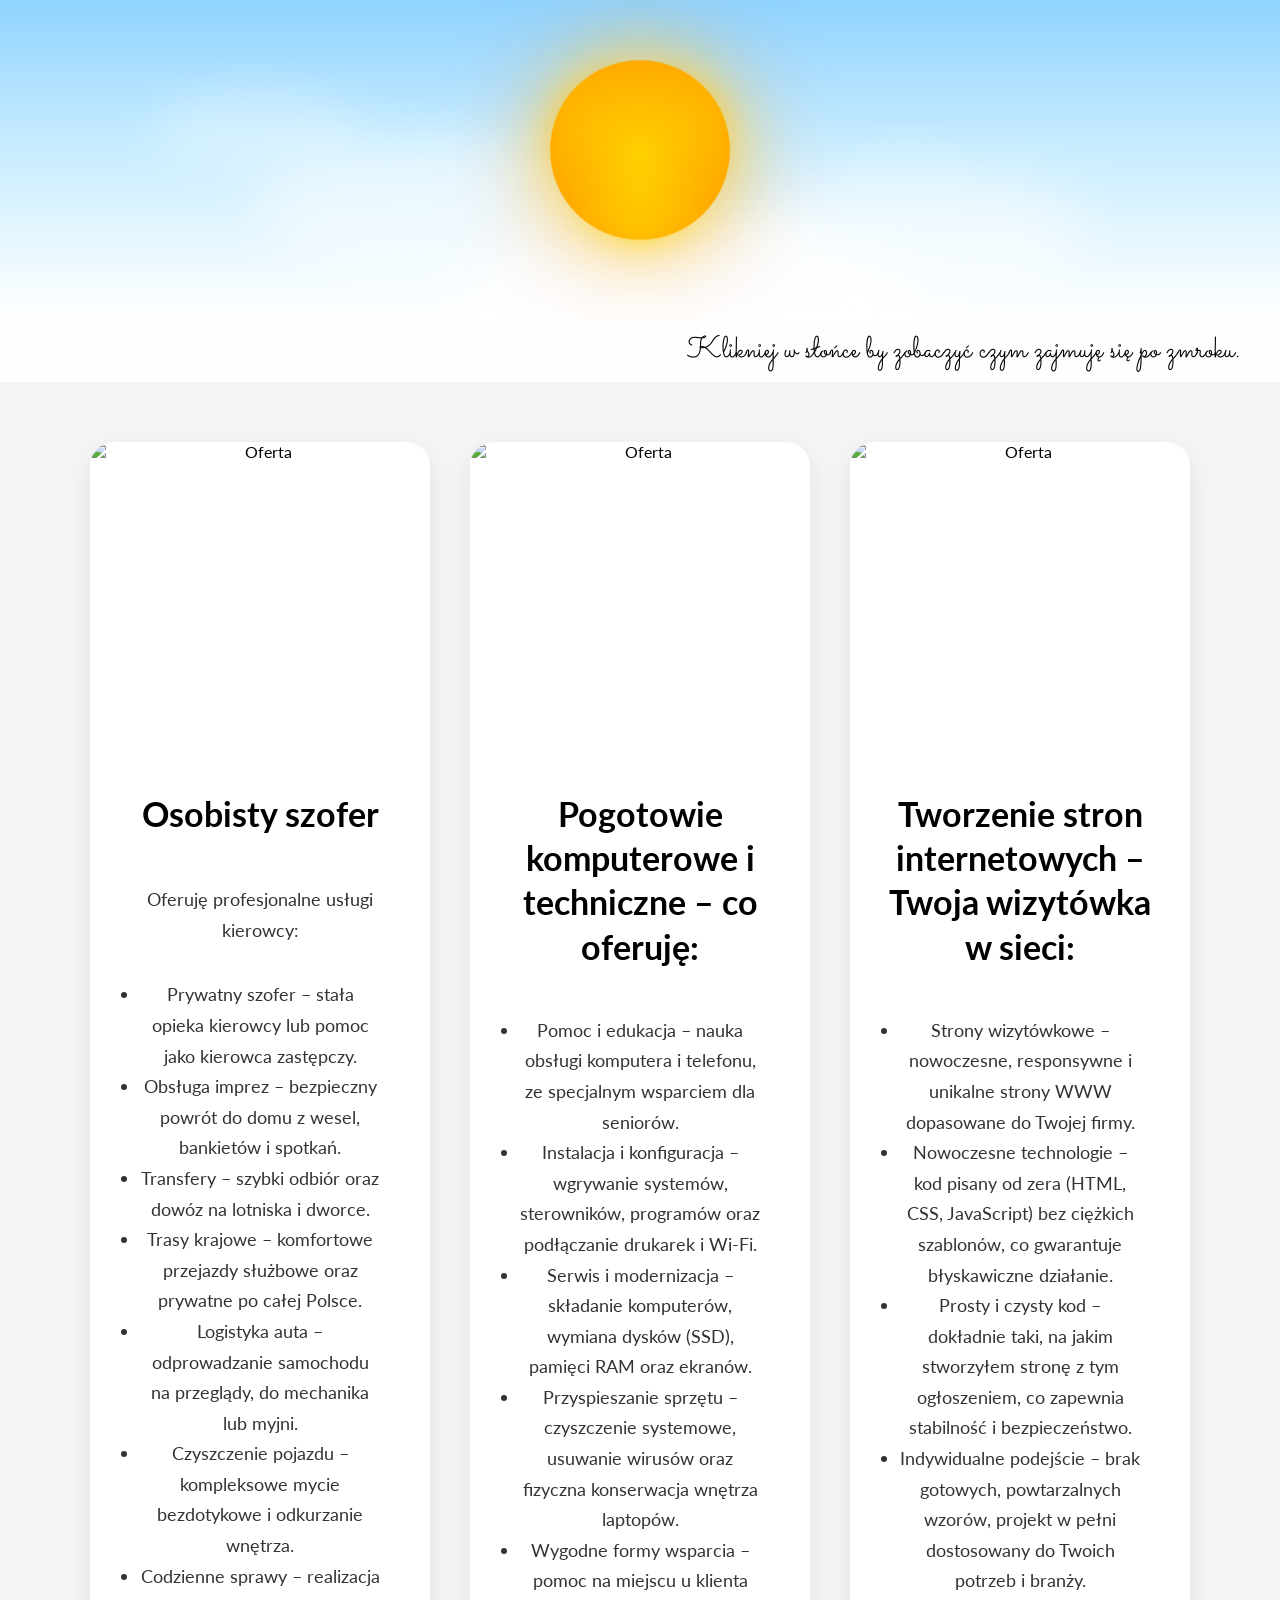
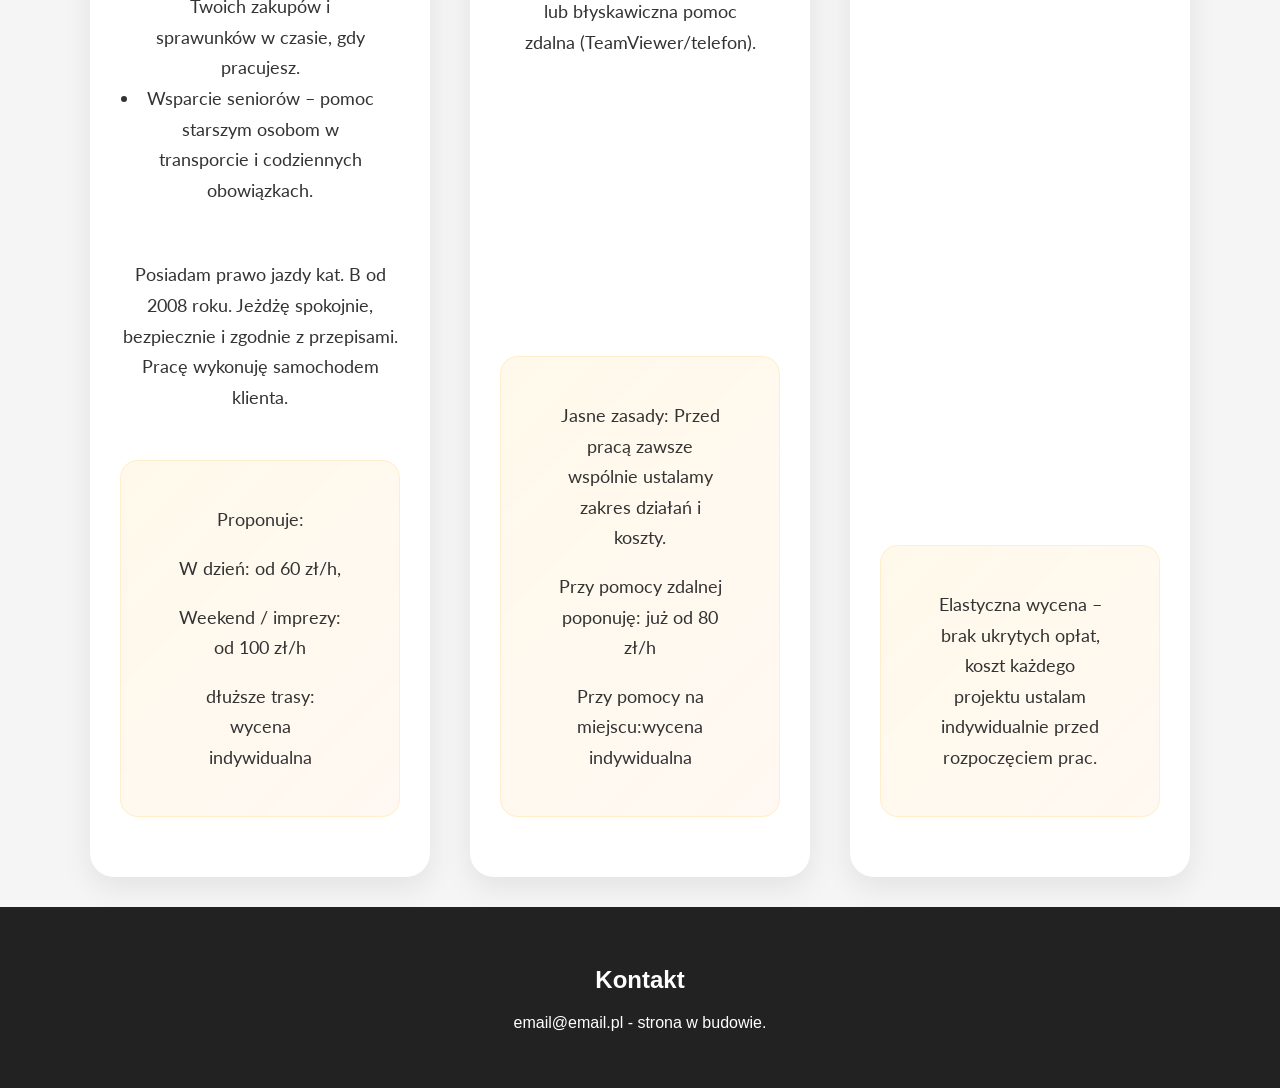
==== index.html @ 9db53396 "Add files via upload" ====
<!DOCTYPE html>
<html lang="pl">

<head>
    <meta charset="UTF-8">
    <meta name="viewport" content="width=device-width, initial-scale=1.0">
    <title>Artur Kowalik</title>

    <link rel="stylesheet" href="style.css">
    <link href="https://fonts.googleapis.com/css2?family=Sacramento&display=swap" rel="stylesheet">
    <link href="https://fonts.googleapis.com/css2?family=Lato:wght@400;700&display=swap" rel="stylesheet">
</head>

<body>

   <div id="night-overlay"></div>

    <section id="hero">

        <div id="sky">
            <div id="stars"></div>
            <div id="milkyway"></div>
            <div id="shooting-star"></div>
            <div id="clouds">
                <div class="cloud cloud-back" style="top:80px; left:10%"></div>
                <div class="cloud cloud-mid cloud-left" style="top:140px; left:20%"></div>
                <div class="cloud cloud-mid cloud-right" style="top:170px; right:15%"></div>
                <div class="cloud cloud-front" style="top:220px; left:35%"></div>
            </div>
        </div>

        <div id="sun-container">
            <div id="sun"></div>
            <div id="moon"></div>
        </div>

    </section>

    </section>

    <section id="questions">
        <div class="question">

            <p class="day-text">
                Klikniej w słońce by zobaczyć czym zajmuję się po zmroku.
            </p>

            <p class="night-text">
                Klikniej w księżyc by zobaczyć czym zajmuję się za dnia.
            </p>

        </div>
    </section>

    <section id="offers">

        <div id="day-offers">

            <div class="offer">
                <img src="https://picsum.photos/300/200" alt="Oferta">

                <h2>Osobisty szofer</h2>

                <p>Oferuję profesjonalne usługi kierowcy:</p>
                <ul>
                    <li>Prywatny szofer – stała opieka kierowcy lub pomoc jako kierowca zastępczy.</li>
                    <li>Obsługa imprez – bezpieczny powrót do domu z wesel, bankietów i spotkań.</li>
                    <li>Transfery – szybki odbiór oraz dowóz na lotniska i dworce.</li>
                    <li>Trasy krajowe – komfortowe przejazdy służbowe oraz prywatne po całej Polsce.</li>
                    <li>Logistyka auta – odprowadzanie samochodu na przeglądy, do mechanika lub myjni.</li>
                    <li>Czyszczenie pojazdu – kompleksowe mycie bezdotykowe i odkurzanie wnętrza.</li>
                    <li>Codzienne sprawy – realizacja Twoich zakupów i sprawunków w czasie, gdy pracujesz.</li>
                    <li>Wsparcie seniorów – pomoc starszym osobom w transporcie i codziennych obowiązkach.</li>
                </ul>
                
                <p>Posiadam prawo jazdy kat. B od 2008 roku. Jeżdżę spokojnie, bezpiecznie i zgodnie z przepisami. Pracę wykonuję samochodem klienta.</p>

                <div class="price">
                    <p>Proponuje: </p>
                    <p>W dzień: od 60 zł/h,</p>
                    <p>Weekend / imprezy: od 100 zł/h</p>
                    <p>dłuższe trasy: wycena indywidualna</p>
                </div>
            </div>

            <div class="offer">

                <img src="https://picsum.photos/301/200" alt="Oferta">

                <h2>Pogotowie komputerowe i techniczne – co oferuję:</h2>

                <ul>
                    <li>Pomoc i edukacja – nauka obsługi komputera i telefonu, ze specjalnym wsparciem dla seniorów.</li>
                    <li>Instalacja i konfiguracja – wgrywanie systemów, sterowników, programów oraz podłączanie drukarek i Wi-Fi.</li>
                    <li>Serwis i modernizacja – składanie komputerów, wymiana dysków (SSD), pamięci RAM oraz ekranów.</li>
                    <li>Przyspieszanie sprzętu – czyszczenie systemowe, usuwanie wirusów oraz fizyczna konserwacja wnętrza laptopów.</li>
                    <li>Wygodne formy wsparcia – pomoc na miejscu u klienta lub błyskawiczna pomoc zdalna (TeamViewer/telefon).</li>
                </ul>

                <div class="price">
                    <p>Jasne zasady: Przed pracą zawsze wspólnie ustalamy zakres działań i koszty.</p>
                    <p>Przy pomocy zdalnej poponuję: już od 80 zł/h</p>
                    <p>Przy pomocy na miejscu:wycena indywidualna</p>
                </div>

            </div>

            <div class="offer">

                <img src="https://picsum.photos/302/200" alt="Oferta">

                <h2>Tworzenie stron internetowych – Twoja wizytówka w sieci:</h2>

                <ul>
                    <li>Strony wizytówkowe – nowoczesne, responsywne i unikalne strony WWW dopasowane do Twojej firmy.</li>
                    <li>Nowoczesne technologie – kod pisany od zera (HTML, CSS, JavaScript) bez ciężkich szablonów, co gwarantuje błyskawiczne działanie.</li>
                    <li>Prosty i czysty kod – dokładnie taki, na jakim stworzyłem stronę z tym ogłoszeniem, co zapewnia stabilność i bezpieczeństwo.</li>
                    <li>Indywidualne podejście – brak gotowych, powtarzalnych wzorów, projekt w pełni dostosowany do Twoich potrzeb i branży.</li>
                </ul>

                <div class="price">
                    <p>Elastyczna wycena – brak ukrytych opłat, koszt każdego projektu ustalam indywidualnie przed rozpoczęciem prac.</p>
                </div>

            </div>

        </div>

        <div id="night-offers">

            <div class="offer">

                <img src="https://picsum.photos/302/200" alt="Oferta">

                <h2>Osobisty szofer</h2>

                <p>Działam na terenie całej Polski. Na co dzień jestem w Żyrardowie (okolice Warszawy), jednak dojeżdżam do klientów komunikacją publiczną (pociąg, autobus, komunikacja miejska). </p>
                <p>Jestem osobą spokojną, punktualną, dyskretną i bez nałogów. Oferuję pomoc osobom prywatnym, seniorom oraz firmom w wielu codziennych sprawach.</p>
                <p>Oferuję profesjonalne usługi kierowcy:</p>
                <ul>
                    <li>Prywatny szofer – stała opieka kierowcy lub pomoc jako kierowca zastępczy.</li>
                    <li>Obsługa imprez – bezpieczny powrót do domu z wesel, bankietów i spotkań.</li>
                    <li>Transfery – szybki odbiór oraz dowóz na lotniska i dworce.</li>
                    <li>Trasy krajowe – komfortowe przejazdy służbowe oraz prywatne po całej Polsce.</li>
                    <li>Logistyka auta – odprowadzanie samochodu na przeglądy, do mechanika lub myjni.</li>
                    <li>Czyszczenie pojazdu – kompleksowe mycie bezdotykowe i odkurzanie wnętrza.</li>
                    <li>Wsparcie seniorów – pomoc starszym osobom w transporcie i codziennych obowiązkach.</li>
                </ul>
                
                <p>Posiadam prawo jazdy kat. B od 2008 roku. Jeżdżę spokojnie, bezpiecznie i zgodnie z przepisami. Pracę wykonuję samochodem klienta.</p>

                <div class="price">
                    <p>Proponuje: </p>
                    <p>W nocy: od 100 zł/h,</p>
                    <p>Weekend / imprezy: od 100 zł/h</p>
                    <p>dłuższe trasy: wycena indywidualna</p>
                </div>

            </div>

        </div>

    </section>


    
    <section id="contact">
        <h2>Kontakt</h2>
        <p>email@email.pl - strona w budowie.</p>
    </section>

    <script src="script.js"></script>

</body>

</html>
---- style.css ----
body {
    margin: 0;
    font-family: Arial, sans-serif;
    background: #f5f5f5;
    text-align: center;
    transition: background 1.5s ease, color 1.5s ease;
    
}

#hero,
#questions,
#offers,
#contact,
.offer {
    transition: background 1.5s ease, color 1.5s ease;
}

/* ================= HERO ================= */

#hero {
    padding: 50px 30px 40px;
    position: relative;
    overflow: hidden;
    background: linear-gradient(
        to bottom,
        #8fd3ff 0%,
        #c7ecff 45%,
        #ffffff 100%
    );
}

body.night #hero {
    background: linear-gradient(
        to bottom,
        #000000 0%,
        #020617 50%,
        #0b1b3a 100%
    );
}

/* ================= STARS ================= */

#sky {
    position: absolute;
    inset: 0;
    z-index: 0;
    overflow: hidden;
}

#stars {
    position: absolute;
    inset: 0;
    pointer-events: none;

    opacity: 0;
    transition: opacity 1.5s ease;
}

body.night #stars {
    opacity: 1;
}

.star {
    position: absolute;
    width: 2px;
    height: 2px;
    background: white;
    border-radius: 50%;
    box-shadow: 0 0 6px white;
}

.star.small { width: 1px; height: 1px; opacity: 0.4; }
.star.big { width: 3px; height: 3px; opacity: 1; }

#sky-layer {
    position: absolute;
    inset: 0;
    z-index: 2; /* NAD tłem, POD sun/moon jeśli trzeba */
}

#shooting-star {
    position: fixed;
    width: 12px;
    height: 12px;
    border-radius: 50%;
    background: white;
    box-shadow: 0 0 20px rgba(255,255,255,0.9);
    opacity: 0;
    pointer-events: auto;
    z-index: 999;
    transform: translate(-50%, -50%);
}

/* ✨ glow ring 1 - pudrowy róż */
#shooting-star::before {
    content: "";
    position: absolute;
    inset: -10px;
    border-radius: 50%;
    border: 2px solid rgba(255, 182, 193, 0.8);
    filter: blur(1px);
}

/* ✨ ring 2 - fiolet */
#shooting-star::after {
    content: "";
    position: absolute;
    inset: -18px;
    border-radius: 50%;
    border: 1px solid rgba(160, 100, 255, 0.6);
}

/* dodatkowy żółty glow (warstwa) */
.star-glow-yellow {
    position: absolute;
    inset: -26px;
    border-radius: 50%;
    border: 1px solid rgba(255, 230, 120, 0.5);
    filter: blur(2px);
}

#milkyway {
    position: absolute;
    inset: 0;
    pointer-events: none;

    background: radial-gradient(
        circle at 70% 20%,
        rgba(255,255,255,0.10),
        transparent 45%
    );

    opacity: 0;
    transition: opacity 1.5s ease;
    filter: blur(2px);
}

body.night #milkyway {
    opacity: 1;
}





/* ================= QUESTIONS ================= */

#questions {
    background: rgba(255,255,255,0.9);
    font-family: "Sacramento", cursive;

    padding: 6px 0;

    display: flex;
    justify-content: center;
    align-items: center;
}

.question {
    position: relative;
    width: 100%;
    max-width: 1200px;

    height: 50px;

    display: flex;
    align-items: center;
}
body.night #questions {
    background: #0b1b3a;
    color: white;
}

/* 🔥 KLUCZOWE — RESET MARGINESÓW P */
.day-text,
.night-text {
    margin: 0;              /* <-- TO ROBI CAŁĄ RÓŻNICĘ */

    position: absolute;
    top: 50%;
    transform: translateY(-50%);

    font-size: 30px;
    white-space: nowrap;

    transition: all 0.8s ease;
}

/* DAY */
.day-text {
    right: 0;
    opacity: 1;
    color: black;
}

/* NIGHT */
.night-text {
    left: 0;
    opacity: 0;
    color: white;
}

/* ANIMACJA */
body.night .day-text {
    opacity: 0;
    transform: translateY(-50%) translateX(30px);
}

body.night .night-text {
    opacity: 1;
    transform: translateY(-50%) translateX(0);
}
/* ================= OFFERS ================= */



#offers {
    padding: 60px 20px;
}

/* kontenery dzień/noc */
#day-offers,
#night-offers {

    display: grid;

    grid-template-columns:
        repeat(3, 1fr);

    gap: 40px;

    padding: 0 70px;
}
/* nocne oferty ukryte */
#night-offers {
    display: none;
}

/* po kliknięciu księżyca */
body.night #day-offers {
    display: none;
}

body.night #night-offers {
    display: flex;
}

/* karta oferty */
.offer {
    width: 100%;


    background: white;

    border-radius: 24px;

    overflow: hidden;

    box-shadow:
        0 10px 30px rgba(0,0,0,0.08);

    transition:
        transform 0.4s ease,
        box-shadow 0.4s ease;

    padding-bottom: 30px;

    /* 🔥 FONT DOMYŚLNY */
    font-family: 'Lato', sans-serif;
    font-weight: 400;

    display: flex;
    flex-direction: column;
    height: 100%;
}

/* hover */
.offer:hover {

    box-shadow:
        0 20px 50px rgba(0,0,0,0.12);

    filter: brightness(1.02);
}

/* obraz */
.offer img {
    width: 100%;
    height: 320px;
    object-fit: cover;
}

/* TYTUŁ */
.offer h2 {
    font-size: 34px;

    margin: 30px 0;

    padding: 0 30px;

    /* 🔥 LATO BOLD */
    font-family: 'Lato', sans-serif;
    font-weight: 700;

    line-height: 1.3;
}

/* tekst */
.offer p,
.offer li {
    font-size: 18px;
    line-height: 1.7;

    color: #333;

    /* 🔥 LATO REGULAR */
    font-family: 'Lato', sans-serif;
    font-weight: 400;
}

.offer p {
    padding: 0 30px;
}

/* lista */
.offer ul {
    padding: 0 50px 20px;
}

/* cena */
.price {
    margin: 30px;

    padding: 25px;

    border-radius: 18px;

    background:
        linear-gradient(
            135deg,
            rgba(255,180,0,0.08),
            rgba(255,120,0,0.05)
        );

    border: 1px solid rgba(255,180,0,0.15);

    font-size: 18px;
    line-height: 1.8;

    color: #222;

    font-family: 'Lato', sans-serif;
    font-weight: 400;
    margin-top: auto;
}

/* ================= TABLET ================= */

@media (max-width: 1100px) {

    #day-offers,
    #night-offers {

        grid-template-columns:
            repeat(2, 1fr);

        padding: 0 40px;
    }
}

/* ================= MOBILE ================= */

@media (max-width: 700px) {

    #day-offers,
    #night-offers {

        grid-template-columns: 1fr;

        padding: 0 20px;
    }
}

/* ================= NIGHT MODE ================= */

body.night #offers {
    background: #120d12;
}

body.night .offer {

    background:
        linear-gradient(
            180deg,
            #1f1724 0%,
            #140f18 100%
        );

    color: white;

    box-shadow:
        0 0 40px rgba(180,120,255,0.08);
}

body.night .offer p,
body.night .offer li {
    color: rgba(255,255,255,0.85);
}

body.night .price {

    background:
        linear-gradient(
            135deg,
            rgba(180,120,255,0.08),
            rgba(255,120,180,0.05)
        );

    border: 1px solid rgba(180,120,255,0.15);

    color: white;
}

/* ================= CONTACT ================= */

#contact {
    padding: 40px;
    background: #222;
    color: white;
}

body.night #contact {
    background: #1f140f;
    color: white;
}

/* ================= CLOUD ================= */


.cloud {
    position: absolute;

    border-radius: 50%;
    background: rgba(255,255,255,0.85);

    filter: blur(28px);

    opacity: 0.75;

    /* tylko animacja “oddechu” */
    animation: cloudBreath 12s ease-in-out infinite;

    /* WAŻNE: tylko opacity transition */
    transition: opacity 1s ease, transform 1s ease;
}

/* ================= CLOUD LAYERS ================= */

#clouds {
    position: absolute;
    inset: 0;
    z-index: 1;
}

.cloud-back {
    width: 260px;
    height: 100px;

    opacity: 0.35;

    transform: scale(0.8);
}

.cloud-mid {
    width: 360px;
    height: 140px;

    opacity: 0.6;
}

.cloud-front {
    width: 480px;
    height: 180px;

    opacity: 0.85;

    filter: blur(22px);
}

/* ================= NIGHT MODE (CHMURY ZNIKAJĄ) ================= */

body.night #clouds {
    opacity: 0;
    transform: translateY(-20px);
    filter: blur(20px);
}

/* ================= CLOUD ANIMATION ================= */

@keyframes cloudBreath {
    0% {
        transform: scale(1);
        opacity: 0.7;
    }

    50% {
        transform: scale(1.03);
        opacity: 0.85;
    }

    100% {
        transform: scale(1);
        opacity: 0.7;
    }
}

/* ================= SUN ================= */

#sun-container {
    position: relative;
    width: 200px;
    height: 200px;
    margin: auto;
    margin-bottom: 30px;
    background: transparent;
    z-index: 3;
    isolation: isolate;
}

#sun {
    width: 180px;
    height: 180px;
    border-radius: 50%;
    position: absolute;
    top: 10px;
    left: 10px;

    background: radial-gradient(circle, #ffd000, #ff9900);

    box-shadow:
    0 0 60px rgba(255, 220, 120, 0.9),
    0 0 100px rgba(255, 180, 0, 0.5),
    0 0 140px rgba(255, 120, 0, 0.2);

    cursor: pointer;

    animation: pulse 4s ease-in-out infinite;
    /*overflow: hidden;*/
    will-change: transform;
    overflow: visible;
}

/* ================= SUN ANIMATION ================= */

#sun::before {
    content: "";

    position: absolute;

    inset: -5px;

    border-radius: 50%;

    background:
        conic-gradient(
            from 0deg,
            rgba(255,180,0,0.0),
            rgba(255,200,0,0.4),
            rgba(255,120,0,0.0),
            rgba(255,220,0,0.5),
            rgba(255,150,0,0.0),
            rgba(255,200,0,0.4),
            rgba(255,180,0,0.0)
        );

    filter: blur(12px);

    animation: solarFlare 8s linear infinite;

    z-index: -1;
}

@keyframes solarFlare {
    0% {
        transform: rotate(0deg) scale(1);
    }

    50% {
        transform: rotate(180deg) scale(1.05);
    }

    100% {
        transform: rotate(360deg) scale(1);
    }
}



/* ================= MOON ================= */

#moon {
    width: 180px;
    height: 180px;
    border-radius: 50%;
    position: absolute;
    top: 10px;
    left: 10px;

    background: radial-gradient(circle at 30% 30%, #ffffff, #bbbbbb);

    box-shadow:
        0 0 40px #9bbcff,
        0 0 80px #6f9fff;

    opacity: 0;
    transition: opacity 1.5s ease;

    pointer-events: none;
}

#moon::before {
    content: "";
    position: absolute;
    inset: 0;
    border-radius: 50%;

    background:
        radial-gradient(circle at 25% 40%, rgba(0,0,0,0.25) 0%, transparent 18%),
        
        radial-gradient(circle at 45% 70%, rgba(0,0,0,0.18) 0%, transparent 25%),
        radial-gradient(circle at 70% 75%, rgba(0,0,0,0.18) 0%, transparent 20%),
        radial-gradient(circle at 35% 60%, rgba(0,0,0,0.18) 0%, transparent 18%);

    opacity: 0.8;
    mix-blend-mode: multiply;
}

#moon::after {
    content: "";
    position: absolute;
    inset: 0;
    border-radius: 50%;

    background:
        radial-gradient(circle at 20% 20%, rgba(255,255,255,0.25), transparent 40%),
        radial-gradient(circle at 80% 70%, rgba(0,0,0,0.2), transparent 45%),
        radial-gradient(circle at 50% 50%, rgba(255,255,255,0.08), transparent 60%);

    opacity: 0.6;
}

/* 🌙 NIGHT = pokaż księżyc */
body.night #moon {
    opacity: 1;
}


/* 🌙 NIGHT MODE */
body.night {
    background: #0b0f1a;
    color: white;
}
/*
body.night #night-overlay {
    opacity: 1;
}
*/
/* ================= ANIMATION ================= */

@keyframes pulse {
    0% { transform: scale(1); }
    50% { transform: scale(1.02); }
    100% { transform: scale(1); }
}
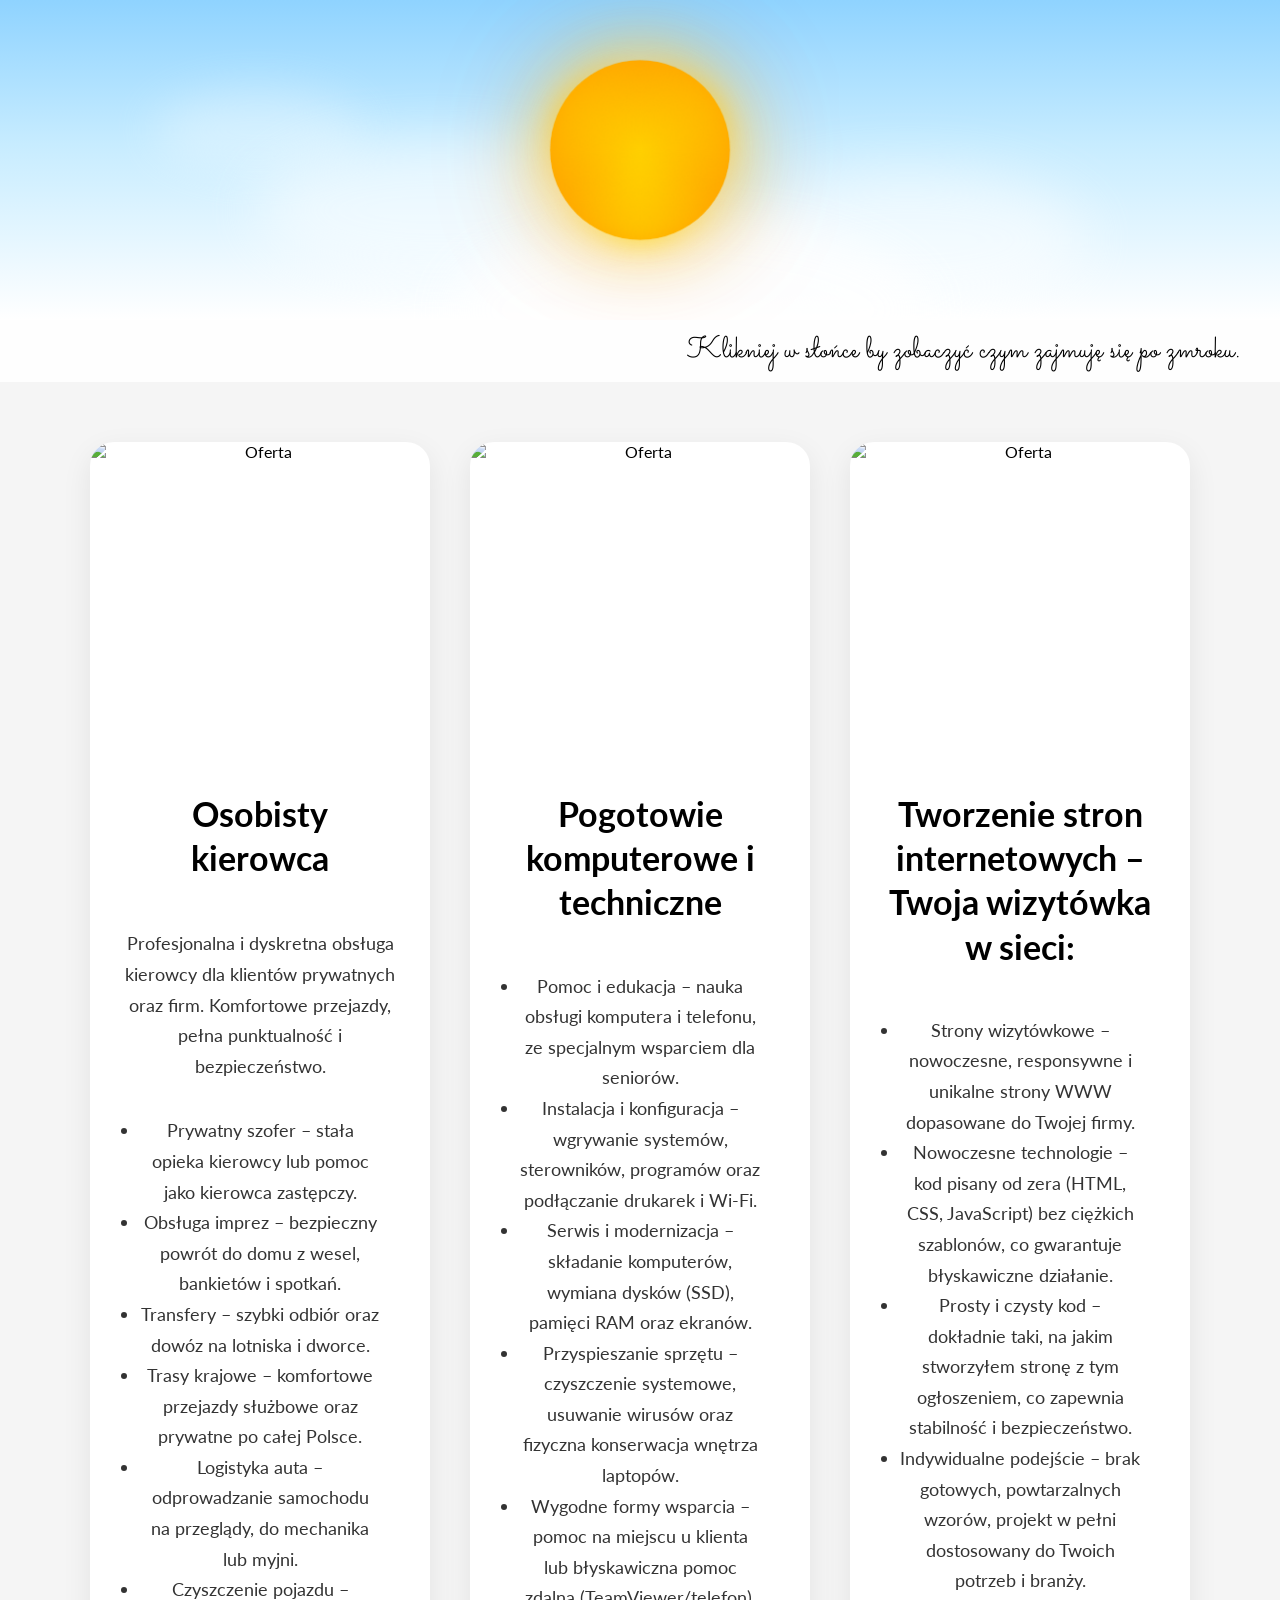
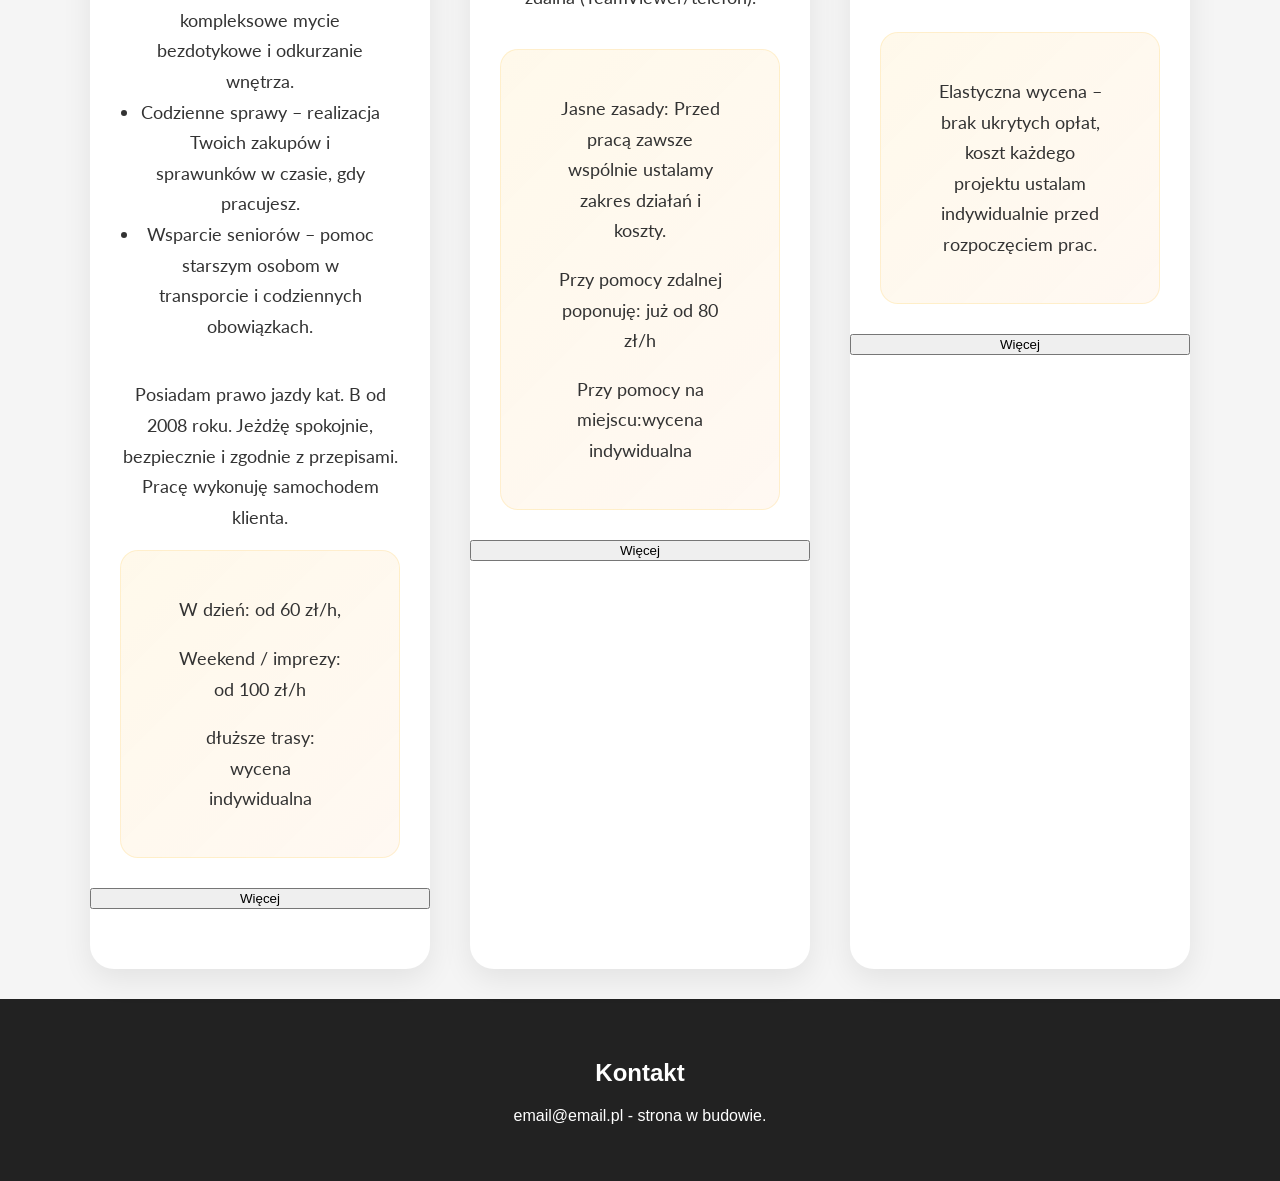
==== commit 4153e2ac: "Update index.html" ====
--- a/index.html
+++ b/index.html
@@ -56,105 +56,154 @@
 
         <div id="day-offers">
 
+            <div class="offer" data-order="1">
+
+                <img src="images/Car.jpg" alt="Oferta">
+
+                <h2>Osobisty kierowca</h2>
+
+                <p class="offer-description">
+                    Profesjonalna i dyskretna obsługa kierowcy dla klientów prywatnych
+                    oraz firm. Komfortowe przejazdy, pełna punktualność i bezpieczeństwo.
+                </p>
+                
+                <div class="offer-hidden"> 
+
+                    <ul>
+                        <li>Prywatny szofer – stała opieka kierowcy lub pomoc jako kierowca zastępczy.</li>
+                        <li>Obsługa imprez – bezpieczny powrót do domu z wesel, bankietów i spotkań.</li>
+                        <li>Transfery – szybki odbiór oraz dowóz na lotniska i dworce.</li>
+                        <li>Trasy krajowe – komfortowe przejazdy służbowe oraz prywatne po całej Polsce.</li>
+                        <li>Logistyka auta – odprowadzanie samochodu na przeglądy, do mechanika lub myjni.</li>
+                        <li>Czyszczenie pojazdu – kompleksowe mycie bezdotykowe i odkurzanie wnętrza.</li>
+                        <li>Codzienne sprawy – realizacja Twoich zakupów i sprawunków w czasie, gdy pracujesz.</li>
+                        <li>Wsparcie seniorów – pomoc starszym osobom w transporcie i codziennych obowiązkach.</li>
+                    </ul>
+                    
+                    <p>Posiadam prawo jazdy kat. B od 2008 roku. Jeżdżę spokojnie, bezpiecznie i zgodnie z przepisami. Pracę wykonuję samochodem klienta.</p>
+
+                    <div class="price">
+                        
+                        <p>W dzień: od 60 zł/h,</p>
+                        <small><p>Weekend / imprezy: od 100 zł/h</p></small>
+                        <small><p>dłuższe trasy: wycena indywidualna</p></small>
+                    </div>
+
+                    
+                
+                </div>
+
+                <button class="toggle-offer">
+                    Więcej
+                </button>
+
+            </div>
+
+            <div class="offer" data-order="3">
+
+                <img src="images/Computer.jpg" alt="Oferta">
+
+                <h2>Pogotowie komputerowe i techniczne</h2>
+
+                <div class="offer-hidden">
+
+                    <ul>
+                        <li>Pomoc i edukacja – nauka obsługi komputera i telefonu, ze specjalnym wsparciem dla seniorów.</li>
+                        <li>Instalacja i konfiguracja – wgrywanie systemów, sterowników, programów oraz podłączanie drukarek i Wi-Fi.</li>
+                        <li>Serwis i modernizacja – składanie komputerów, wymiana dysków (SSD), pamięci RAM oraz ekranów.</li>
+                        <li>Przyspieszanie sprzętu – czyszczenie systemowe, usuwanie wirusów oraz fizyczna konserwacja wnętrza laptopów.</li>
+                        <li>Wygodne formy wsparcia – pomoc na miejscu u klienta lub błyskawiczna pomoc zdalna (TeamViewer/telefon).</li>
+                    </ul>
+
+                    <div class="price">
+                        <p>Jasne zasady: Przed pracą zawsze wspólnie ustalamy zakres działań i koszty.</p>
+                        <p>Przy pomocy zdalnej poponuję: już od 80 zł/h</p>
+                        <p>Przy pomocy na miejscu:wycena indywidualna</p>
+                    </div>
+
+
+                    
+                
+                </div>
+
+                <button class="toggle-offer">
+                    Więcej
+                </button>
+
+            </div>
+
+            <div class="offer" data-order="2">
+
+                <img src="images/Coding.jpg" alt="Oferta">
+
+                <h2>Tworzenie stron internetowych – Twoja wizytówka w sieci:</h2>
+
+                <div class="offer-hidden">
+
+                    <ul>
+                        <li>Strony wizytówkowe – nowoczesne, responsywne i unikalne strony WWW dopasowane do Twojej firmy.</li>
+                        <li>Nowoczesne technologie – kod pisany od zera (HTML, CSS, JavaScript) bez ciężkich szablonów, co gwarantuje błyskawiczne działanie.</li>
+                        <li>Prosty i czysty kod – dokładnie taki, na jakim stworzyłem stronę z tym ogłoszeniem, co zapewnia stabilność i bezpieczeństwo.</li>
+                        <li>Indywidualne podejście – brak gotowych, powtarzalnych wzorów, projekt w pełni dostosowany do Twoich potrzeb i branży.</li>
+                    </ul>
+
+                    <div class="price">
+                        <p>Elastyczna wycena – brak ukrytych opłat, koszt każdego projektu ustalam indywidualnie przed rozpoczęciem prac.</p>
+                    </div>
+
+                    
+                
+                </div>
+
+                <button class="toggle-offer">
+                    Więcej
+                </button>
+
+            </div>
+
+        </div>
+
+        <div id="night-offers">
+
             <div class="offer">
-                <img src="https://picsum.photos/300/200" alt="Oferta">
-
-                <h2>Osobisty szofer</h2>
-
-                <p>Oferuję profesjonalne usługi kierowcy:</p>
-                <ul>
-                    <li>Prywatny szofer – stała opieka kierowcy lub pomoc jako kierowca zastępczy.</li>
-                    <li>Obsługa imprez – bezpieczny powrót do domu z wesel, bankietów i spotkań.</li>
-                    <li>Transfery – szybki odbiór oraz dowóz na lotniska i dworce.</li>
-                    <li>Trasy krajowe – komfortowe przejazdy służbowe oraz prywatne po całej Polsce.</li>
-                    <li>Logistyka auta – odprowadzanie samochodu na przeglądy, do mechanika lub myjni.</li>
-                    <li>Czyszczenie pojazdu – kompleksowe mycie bezdotykowe i odkurzanie wnętrza.</li>
-                    <li>Codzienne sprawy – realizacja Twoich zakupów i sprawunków w czasie, gdy pracujesz.</li>
-                    <li>Wsparcie seniorów – pomoc starszym osobom w transporcie i codziennych obowiązkach.</li>
-                </ul>
-                
-                <p>Posiadam prawo jazdy kat. B od 2008 roku. Jeżdżę spokojnie, bezpiecznie i zgodnie z przepisami. Pracę wykonuję samochodem klienta.</p>
-
-                <div class="price">
-                    <p>Proponuje: </p>
-                    <p>W dzień: od 60 zł/h,</p>
-                    <p>Weekend / imprezy: od 100 zł/h</p>
-                    <p>dłuższe trasy: wycena indywidualna</p>
-                </div>
-            </div>
-
-            <div class="offer">
-
-                <img src="https://picsum.photos/301/200" alt="Oferta">
-
-                <h2>Pogotowie komputerowe i techniczne – co oferuję:</h2>
-
-                <ul>
-                    <li>Pomoc i edukacja – nauka obsługi komputera i telefonu, ze specjalnym wsparciem dla seniorów.</li>
-                    <li>Instalacja i konfiguracja – wgrywanie systemów, sterowników, programów oraz podłączanie drukarek i Wi-Fi.</li>
-                    <li>Serwis i modernizacja – składanie komputerów, wymiana dysków (SSD), pamięci RAM oraz ekranów.</li>
-                    <li>Przyspieszanie sprzętu – czyszczenie systemowe, usuwanie wirusów oraz fizyczna konserwacja wnętrza laptopów.</li>
-                    <li>Wygodne formy wsparcia – pomoc na miejscu u klienta lub błyskawiczna pomoc zdalna (TeamViewer/telefon).</li>
-                </ul>
-
-                <div class="price">
-                    <p>Jasne zasady: Przed pracą zawsze wspólnie ustalamy zakres działań i koszty.</p>
-                    <p>Przy pomocy zdalnej poponuję: już od 80 zł/h</p>
-                    <p>Przy pomocy na miejscu:wycena indywidualna</p>
-                </div>
-
-            </div>
-
-            <div class="offer">
-
-                <img src="https://picsum.photos/302/200" alt="Oferta">
-
-                <h2>Tworzenie stron internetowych – Twoja wizytówka w sieci:</h2>
-
-                <ul>
-                    <li>Strony wizytówkowe – nowoczesne, responsywne i unikalne strony WWW dopasowane do Twojej firmy.</li>
-                    <li>Nowoczesne technologie – kod pisany od zera (HTML, CSS, JavaScript) bez ciężkich szablonów, co gwarantuje błyskawiczne działanie.</li>
-                    <li>Prosty i czysty kod – dokładnie taki, na jakim stworzyłem stronę z tym ogłoszeniem, co zapewnia stabilność i bezpieczeństwo.</li>
-                    <li>Indywidualne podejście – brak gotowych, powtarzalnych wzorów, projekt w pełni dostosowany do Twoich potrzeb i branży.</li>
-                </ul>
-
-                <div class="price">
-                    <p>Elastyczna wycena – brak ukrytych opłat, koszt każdego projektu ustalam indywidualnie przed rozpoczęciem prac.</p>
-                </div>
-
-            </div>
-
-        </div>
-
-        <div id="night-offers">
-
-            <div class="offer">
-
-                <img src="https://picsum.photos/302/200" alt="Oferta">
-
-                <h2>Osobisty szofer</h2>
+
+                <img src="images/Car.jpg" alt="Oferta">
+
+                <h2>Osobisty kierowca</h2>
 
                 <p>Działam na terenie całej Polski. Na co dzień jestem w Żyrardowie (okolice Warszawy), jednak dojeżdżam do klientów komunikacją publiczną (pociąg, autobus, komunikacja miejska). </p>
                 <p>Jestem osobą spokojną, punktualną, dyskretną i bez nałogów. Oferuję pomoc osobom prywatnym, seniorom oraz firmom w wielu codziennych sprawach.</p>
                 <p>Oferuję profesjonalne usługi kierowcy:</p>
-                <ul>
-                    <li>Prywatny szofer – stała opieka kierowcy lub pomoc jako kierowca zastępczy.</li>
-                    <li>Obsługa imprez – bezpieczny powrót do domu z wesel, bankietów i spotkań.</li>
-                    <li>Transfery – szybki odbiór oraz dowóz na lotniska i dworce.</li>
-                    <li>Trasy krajowe – komfortowe przejazdy służbowe oraz prywatne po całej Polsce.</li>
-                    <li>Logistyka auta – odprowadzanie samochodu na przeglądy, do mechanika lub myjni.</li>
-                    <li>Czyszczenie pojazdu – kompleksowe mycie bezdotykowe i odkurzanie wnętrza.</li>
-                    <li>Wsparcie seniorów – pomoc starszym osobom w transporcie i codziennych obowiązkach.</li>
-                </ul>
-                
-                <p>Posiadam prawo jazdy kat. B od 2008 roku. Jeżdżę spokojnie, bezpiecznie i zgodnie z przepisami. Pracę wykonuję samochodem klienta.</p>
-
-                <div class="price">
-                    <p>Proponuje: </p>
-                    <p>W nocy: od 100 zł/h,</p>
-                    <p>Weekend / imprezy: od 100 zł/h</p>
-                    <p>dłuższe trasy: wycena indywidualna</p>
-                </div>
+
+                <div class="offer-hidden">
+
+
+                    <ul>
+                        <li>Prywatny szofer – stała opieka kierowcy lub pomoc jako kierowca zastępczy.</li>
+                        <li>Obsługa imprez – bezpieczny powrót do domu z wesel, bankietów i spotkań.</li>
+                        <li>Transfery – szybki odbiór oraz dowóz na lotniska i dworce.</li>
+                        <li>Trasy krajowe – komfortowe przejazdy służbowe oraz prywatne po całej Polsce.</li>
+                        <li>Logistyka auta – odprowadzanie samochodu na przeglądy, do mechanika lub myjni.</li>
+                        <li>Czyszczenie pojazdu – kompleksowe mycie bezdotykowe i odkurzanie wnętrza.</li>
+                        <li>Wsparcie seniorów – pomoc starszym osobom w transporcie i codziennych obowiązkach.</li>
+                    </ul>
+                    
+                    <p>Posiadam prawo jazdy kat. B od 2008 roku. Jeżdżę spokojnie, bezpiecznie i zgodnie z przepisami. Pracę wykonuję samochodem klienta.</p>
+
+                    <div class="price">
+                        <p>Proponuje: </p>
+                        <p>W nocy: od 100 zł/h,</p>
+                        <p>Weekend / imprezy: od 100 zł/h</p>
+                        <p>dłuższe trasy: wycena indywidualna</p>
+                    </div>
+
+                    
+                
+                </div>
+
+                <button class="toggle-offer">
+                    Więcej
+                </button>
 
             </div>
 
@@ -173,4 +222,4 @@
 
 </body>
 
-</html>+</html>
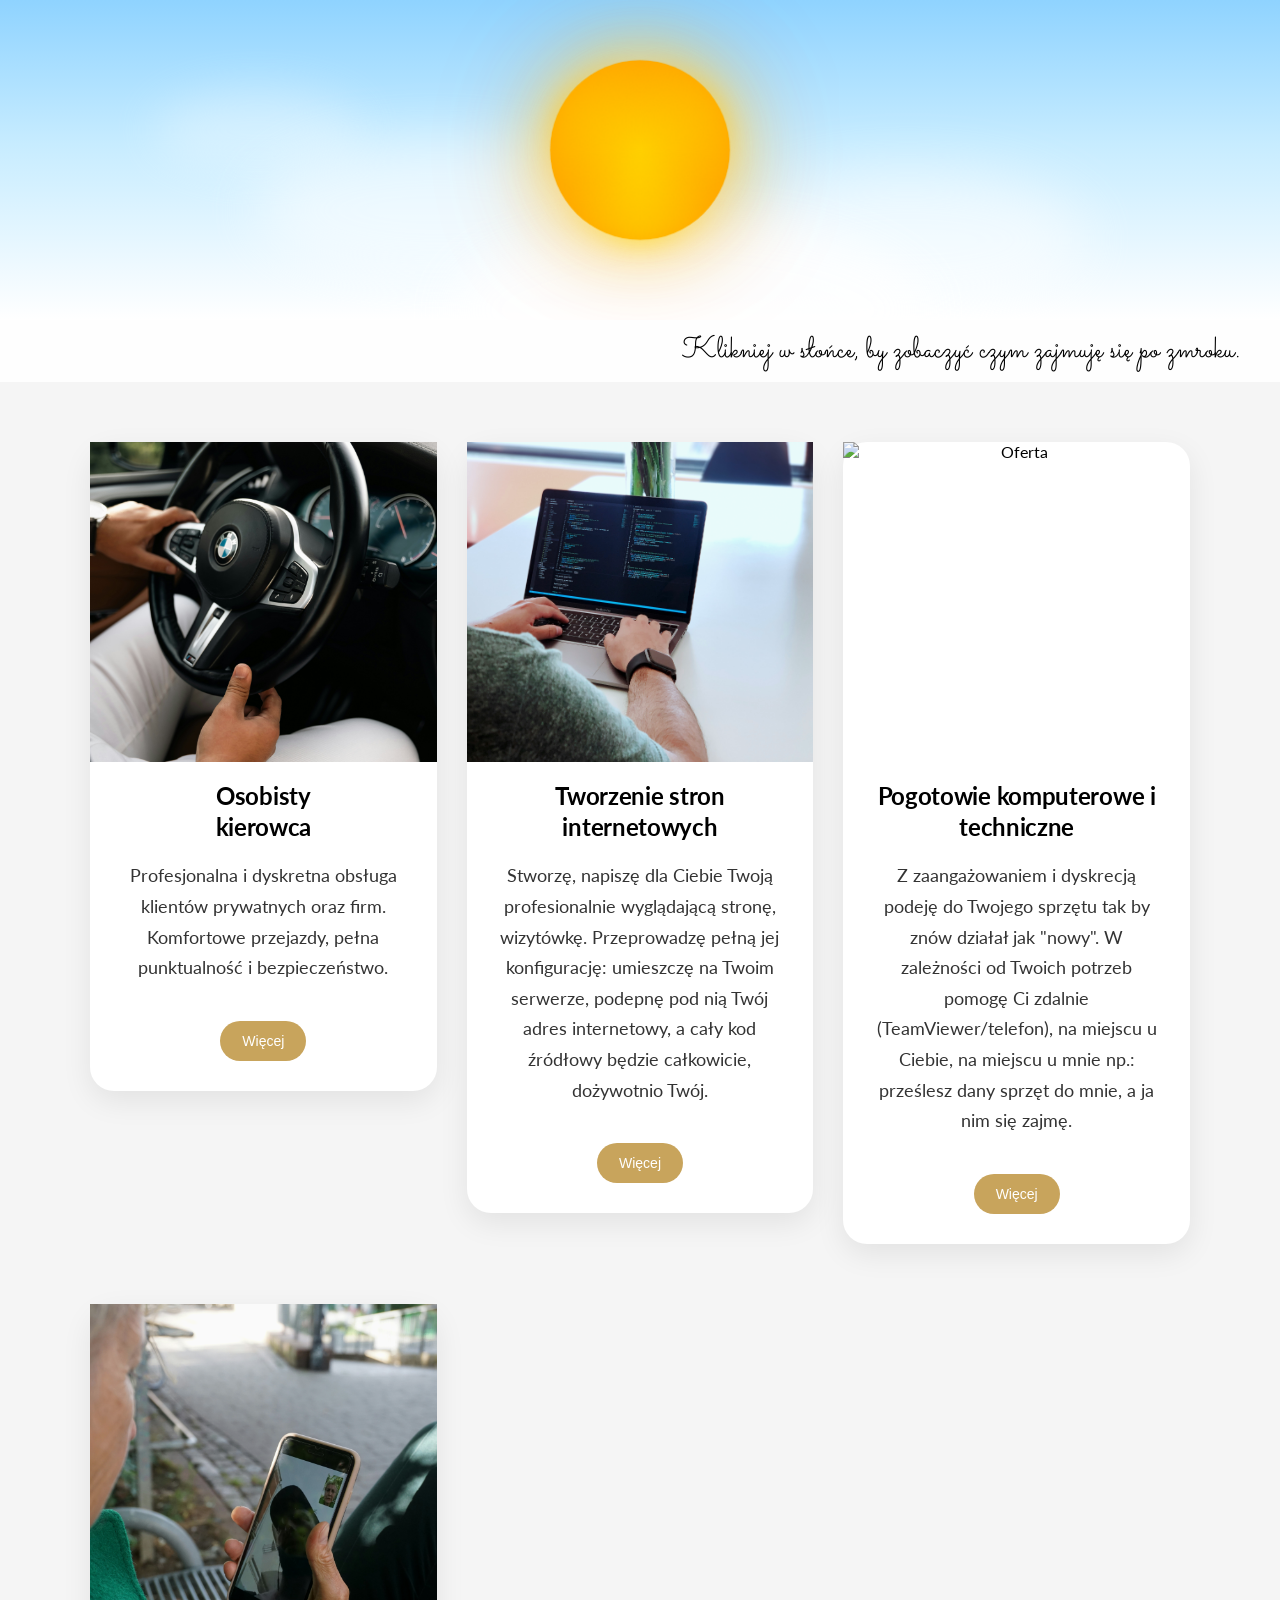
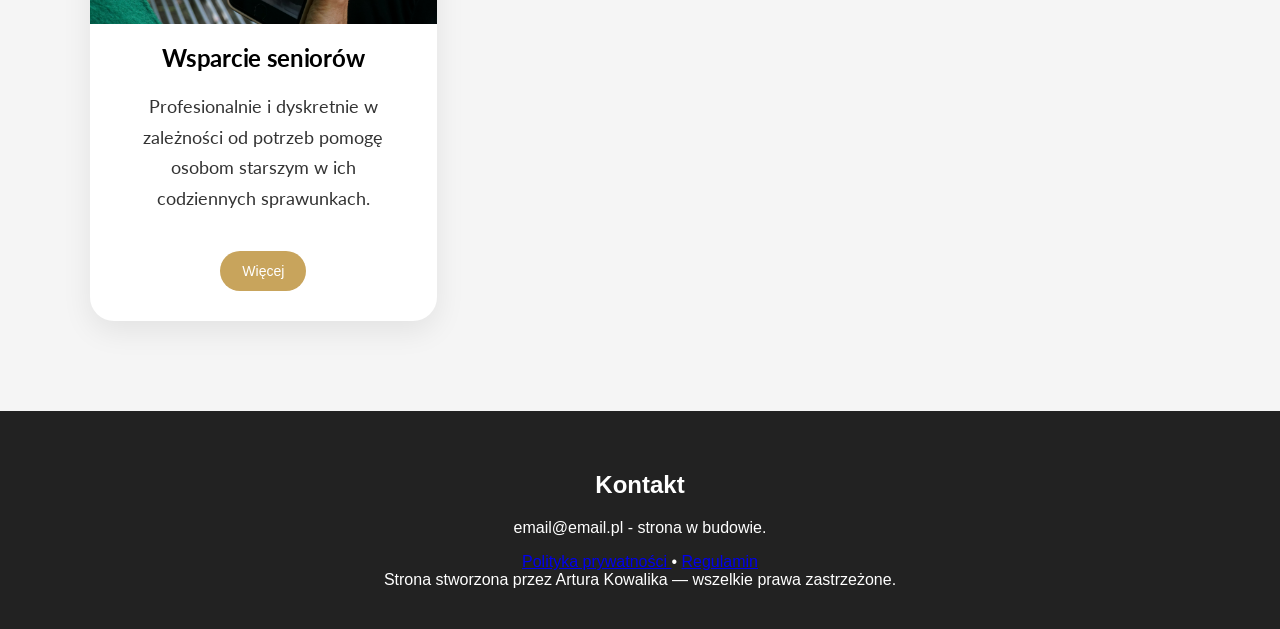
==== commit c9f993d7: "Update index.html" ====
--- a/index.html
+++ b/index.html
@@ -42,11 +42,11 @@
         <div class="question">
 
             <p class="day-text">
-                Klikniej w słońce by zobaczyć czym zajmuję się po zmroku.
+                Klikniej w słońce, by zobaczyć czym zajmuję się po zmroku.
             </p>
 
             <p class="night-text">
-                Klikniej w księżyc by zobaczyć czym zajmuję się za dnia.
+                Klikniej w księżyc, by zobaczyć czym zajmuję się za dnia.
             </p>
 
         </div>
@@ -56,99 +56,147 @@
 
         <div id="day-offers">
 
-            <div class="offer" data-order="1">
+            <div class="offer" data-order="1" data-active="true"> <!--data-active="false"-->
 
                 <img src="images/Car.jpg" alt="Oferta">
 
-                <h2>Osobisty kierowca</h2>
-
-                <p class="offer-description">
-                    Profesjonalna i dyskretna obsługa kierowcy dla klientów prywatnych
-                    oraz firm. Komfortowe przejazdy, pełna punktualność i bezpieczeństwo.
+                <h2>Osobisty </br> kierowca</h2>
+
+                <p class="offer-description">
+                    Profesjonalna i dyskretna obsługa klientów prywatnych oraz firm. Komfortowe przejazdy, pełna punktualność i bezpieczeństwo.
                 </p>
                 
                 <div class="offer-hidden"> 
 
-                    <ul>
-                        <li>Prywatny szofer – stała opieka kierowcy lub pomoc jako kierowca zastępczy.</li>
-                        <li>Obsługa imprez – bezpieczny powrót do domu z wesel, bankietów i spotkań.</li>
-                        <li>Transfery – szybki odbiór oraz dowóz na lotniska i dworce.</li>
-                        <li>Trasy krajowe – komfortowe przejazdy służbowe oraz prywatne po całej Polsce.</li>
-                        <li>Logistyka auta – odprowadzanie samochodu na przeglądy, do mechanika lub myjni.</li>
-                        <li>Czyszczenie pojazdu – kompleksowe mycie bezdotykowe i odkurzanie wnętrza.</li>
-                        <li>Codzienne sprawy – realizacja Twoich zakupów i sprawunków w czasie, gdy pracujesz.</li>
-                        <li>Wsparcie seniorów – pomoc starszym osobom w transporcie i codziennych obowiązkach.</li>
-                    </ul>
-                    
-                    <p>Posiadam prawo jazdy kat. B od 2008 roku. Jeżdżę spokojnie, bezpiecznie i zgodnie z przepisami. Pracę wykonuję samochodem klienta.</p>
-
+                    <p>Posiadam prawo jazdy kat. B od 2008 roku. Jeżdżę spokojnie, bezpiecznie i zgodnie z przepisami. Zlecenie wykonuję samochodem klienta.</p>
+                    <p>Działam na terenie całego kraju (Polski).Przy jednorazowych zleceniach pamiętaj, że dojeżdzam we wskazane przez Ciebie miejsce z Żyrardowa za pomocą transportu publicznego takiego jak: pociąg, tramwaj, metro, autobus. </p>
+                    <p>Przy stałym zleceniu, bym był pod "ręką" możliwa jest moja relokacja do dowolnej lokalizacji na terenie Polski.</p>
+                    <p>Posiadam aktualne zaświadczenie o niekaralności. Jestem bez nałogów.</p>
+                    <p>Pomogę Ci:</p>
+                    <ul>
+                        <li>jako prywatny kierowca – mogę być do Twojej dyspozycji na stałe lub jednorazowo jako np.: kierowca na codzień.</li>
+                        <li>przy obsłudze imprez – bezpieczny powrót do domu z wesel, bankietów i spotkań jako Twój osobisty kierowca lub kierowca Twoich gości.</li>
+                        <li>przy transferach – szybko i sprawnie dowiozę Cię na lotnisko i dworzec. Auto odstawię we wskazane przez Ciebie miejsce. Klucze do auta przekaże odpowiedniej osobie, do tego przez Ciebie wyznaczonej.</li>
+                        <li>podczas tras krajowych – komfortowe przejazdy służbowe oraz prywatne po całej Polsce.</li>
+                        <li>w logistyce auta – odprowadzanie samochodu na przeglądy, do mechanika lub myjni, ew. mycie bezdotykowe na przeznaczonej do tego stacji wraz z ogólnym czyszczeniem wnętrza.</li>
+                        <li>w codziennych sprawach – realizacja Twoich zakupów i sprawunków w czasie, gdy pracujesz lub nie masz na to czasu, a jest potrzba by cos zrobić, załatwić.</li>
+                    </ul>
+                    
+                    
                     <div class="price">
                         
                         <p>W dzień: od 60 zł/h,</p>
-                        <small><p>Weekend / imprezy: od 100 zł/h</p></small>
-                        <small><p>dłuższe trasy: wycena indywidualna</p></small>
-                    </div>
-
-                    
-                
-                </div>
-
-                <button class="toggle-offer">
-                    Więcej
-                </button>
-
-            </div>
-
-            <div class="offer" data-order="3">
+                        <small><p>W dzień - weekend / imprezy: od 100 zł/h</p></small>
+                        <small><p>W dzień - dłuższe trasy: wycena indywidualna</p></small>
+                        <small><p>Zaliczka na przejazd: zależnie od Twojej lokazlizacji</p></small>
+                    </div>
+
+                    
+                
+                </div>
+
+                <button class="toggle-offer">
+                    Więcej
+                </button>
+
+            </div>
+
+            <div class="offer" data-order="3" data-active="true">
 
                 <img src="images/Computer.jpg" alt="Oferta">
 
                 <h2>Pogotowie komputerowe i techniczne</h2>
 
+                <p class="offer-description">
+                Z zaangażowaniem i dyskrecją podeję do Twojego sprzętu tak by znów działał jak "nowy". W zależności od Twoich potrzeb pomogę Ci zdalnie (TeamViewer/telefon), na miejscu u Ciebie, na miejscu u mnie np.: prześlesz dany sprzęt do mnie, a ja nim się zajmę.
+                </p>
                 <div class="offer-hidden">
-
-                    <ul>
-                        <li>Pomoc i edukacja – nauka obsługi komputera i telefonu, ze specjalnym wsparciem dla seniorów.</li>
-                        <li>Instalacja i konfiguracja – wgrywanie systemów, sterowników, programów oraz podłączanie drukarek i Wi-Fi.</li>
-                        <li>Serwis i modernizacja – składanie komputerów, wymiana dysków (SSD), pamięci RAM oraz ekranów.</li>
-                        <li>Przyspieszanie sprzętu – czyszczenie systemowe, usuwanie wirusów oraz fizyczna konserwacja wnętrza laptopów.</li>
-                        <li>Wygodne formy wsparcia – pomoc na miejscu u klienta lub błyskawiczna pomoc zdalna (TeamViewer/telefon).</li>
-                    </ul>
-
-                    <div class="price">
-                        <p>Jasne zasady: Przed pracą zawsze wspólnie ustalamy zakres działań i koszty.</p>
-                        <p>Przy pomocy zdalnej poponuję: już od 80 zł/h</p>
-                        <p>Przy pomocy na miejscu:wycena indywidualna</p>
-                    </div>
-
-
-                    
-                
-                </div>
-
-                <button class="toggle-offer">
-                    Więcej
-                </button>
-
-            </div>
-
-            <div class="offer" data-order="2">
+                    <p>Jasne zasady: Przed pracą zawsze wspólnie ustalamy zakres działań i koszty.</p>
+                    <p>Mam wieloletnie doświdczenie w składaniu komputerów, naprawianiu jak i czyszczeniu z zewnatrz np.: z kurzu, pyłów itp. jak i naprawach w systemówych takich jak np.: reinstalacja systemów głównie Windows, instalacja sterowników, instalacja urządzeń peryferyjnych</p>
+                    <p>Naprawy telefonów wykonywałem głównie na własne potrzeby, była to wymiana określonych komponeneów telefonu.</p>
+                    <p>Wykonam dla Ciebie:</p>
+                    <ul>
+                        <li>instalację i konfigurację – Przeprowadzę przywrócenie do ustawień fabrycznych lub reinstalację systemu, zainstaluję lub uaktualnię sterowniki systemowe lub programy oraz podłącze drukarki do komputera np.: przez Wi-Fi, itp.</li>
+                        <li>pzręgląd i modernizację – mogę złożyć dla Ciebie komputer całkowicie od zera, wymienić dyski na nowe, szybsze (z HDD na SSD), wymienić, dokołożyć pamięci RAM oraz np.: wymienić zbity ekran, itp.</li>
+                        <li>przyspieszenie sprzętu – przeprowadzę czyszczenie systemowe, usuwanie wirusów oraz np.: fizyczną konserwację wnętrza laptopów, itp.</li>
+                    </ul>
+
+                    <div class="price">
+                        <p>Przy pomocy zdalnej: od 80 zł/h</p>
+                        <p>Przy pomocy na miejscu: wycena indywidualna</p>
+                        <small><p>Zaliczka na przejazd: zależnie od Twojej lokazlizacji</p></small>
+                    </div>
+
+                </div>
+
+                <button class="toggle-offer">
+                    Więcej
+                </button>
+
+            </div>
+
+            <div class="offer" data-order="2" data-active="true">
 
                 <img src="images/Coding.jpg" alt="Oferta">
 
-                <h2>Tworzenie stron internetowych – Twoja wizytówka w sieci:</h2>
-
+                <h2>Tworzenie stron internetowych</h2>
+
+                <p class="offer-description">
+                Stworzę, napiszę dla Ciebie Twoją profesionalnie wyglądającą stronę, wizytówkę. Przeprowadzę pełną jej konfigurację: umieszczę na Twoim serwerze, podepnę pod nią Twój adres internetowy, a cały kod źródłowy będzie całkowicie, dożywotnio Twój.
+                </p>
                 <div class="offer-hidden">
 
-                    <ul>
-                        <li>Strony wizytówkowe – nowoczesne, responsywne i unikalne strony WWW dopasowane do Twojej firmy.</li>
-                        <li>Nowoczesne technologie – kod pisany od zera (HTML, CSS, JavaScript) bez ciężkich szablonów, co gwarantuje błyskawiczne działanie.</li>
-                        <li>Prosty i czysty kod – dokładnie taki, na jakim stworzyłem stronę z tym ogłoszeniem, co zapewnia stabilność i bezpieczeństwo.</li>
-                        <li>Indywidualne podejście – brak gotowych, powtarzalnych wzorów, projekt w pełni dostosowany do Twoich potrzeb i branży.</li>
-                    </ul>
-
-                    <div class="price">
-                        <p>Elastyczna wycena – brak ukrytych opłat, koszt każdego projektu ustalam indywidualnie przed rozpoczęciem prac.</p>
+                    <p>Zajmuję się Tworzeniem stron internetowych w językach HTML, CSS, Javascript. Są one wystarczające do prezentacji Twojej działalności w sieci, a kod, który ode mnie otrzymasz będzie Twój na zawsze. Nie korzystam z gotowych szablonów, a ostateczny wygląd strony zależy od Twojej, Naszej wyobraźni. Strony stworzone za pomocą tych jezyków nie potrzebują, żadnych specjalistycznych drogich serwerów, by działały latami w pełni sprawnie. Zależnie od Twoich potrzeb pokaże Ci jak i gdzie (na jakim serwerze) umieścić Twoją stronę, by działała w pełni np.: za darmo.</p>
+
+                    <p>Stworzę dla Ciebie:</p>
+                    <ul>
+                        <li>Twoją osobistą lub firmową stronę wizytówkową – będzie nowoczesna, responsywna (automatycznie dopasowująca się do telefonów i tabletów) i unikalna strona WWW dopasowana do Twojej działalności.
+                        Kod napiszę całkowicie od zera prosty i czysty kod (HTML, CSS, JavaScript) bez ciężkich szablonów, co gwarantuje błyskawiczne działanie, stabilność i bezpieczeństwo.
+                        Indywidualne podejdę do twojego zlecenia – brak gotowych, powtarzalnych wzorów, projekt będzie w pełni dostosowany do Twoich potrzeb i branży.</li>
+                    </ul>
+
+                    <div class="price">
+                        <p>Elastyczna wycena – brak ukrytych opłat, koszt każdego projektu ustalam indywidualnie przed rozpoczęciem prac informując o wszystkich kosztach, które będzie trzeba ponieść np.: związanych z ewentualnym zakupem domeny, hostingu (serwera), itp.</p>
+                    </div>
+
+                </div>
+
+                <button class="toggle-offer">
+                    Więcej
+                </button>
+
+            </div>
+
+            <div class="offer" data-order="4" data-active="true">
+
+                <img src="images/Senior.jpg" alt="Oferta">
+
+                <h2>Wsparcie seniorów</h2>
+
+                <p class="offer-description">
+                Profesionalnie i dyskretnie w zależności od potrzeb pomogę osobom starszym w ich codziennych sprawunkach.
+                </p>
+                
+                <div class="offer-hidden"> 
+
+                    <p>Podczas nauki robimy wspólnie notatki tak, byś mogła, mógł, wracać do nich w kazdej chwili gdy "coś" bedzie potrzebne.</p>
+                    <p>Mam doświadczenie w pomocy seniorom w zakresie:</p>
+
+                    <ul>
+                        <li>rozmowy - zwykłej prostej rozmowy o wszystkim np.: o Twoim hobby, codzienności, trudnych tematach. Wszystko co mi powiesz zachowam w pełnej tajemnicy przed resztą "Świata" :)</li>
+                        <li>edukacji – mogę nauczyć ogólnej obsługi komputera i telefonu lub tylko w wybranym zakresie.</li>
+                        <li>nauczenia obsługi aplikacji - np.: do wystawiania zbędnych rzeczy na sprzedaż oraz nauczenia jak i skąd je wysyłać.</li>
+                        <li>bycia zastępczym kierocą – pomogę w transporcie i codziennych obowiązkach.</li>
+                        <li>bycia osobistym kierocą – regularnie mogę wspomóc w wyjazdach na dalsze odległości </li>
+                        <li>wyrzucania na śmietnik zbędnych rzeczy - ogólnej pomocy przy sprzątaniu np.: wielkich gabarytów, "odgruzowaniu" mieszkania, itp.</li>
+                    </ul>
+                    
+                    <p>Jeśli jest coś w czym potrzebujesz pomocy, śmiało pisz - sprawdźmy czy jestem wstanie podjąć się tego zagadnienia.</p>
+                    <div class="price">
+                        <p>W dzień: od 40 zł/h,</p>
+                        <small><p>Weekend / imprezy: od 60 zł/h</p></small>
+                        <small><p>Dłuższa współpraca: wycena indywidualna</p></small>
+                        <small><p>Zaliczka na przejazd: zależnie od Twojej lokazlizacji</p></small>
                     </div>
 
                     
@@ -165,36 +213,39 @@
 
         <div id="night-offers">
 
-            <div class="offer">
+            <div class="offer" data-order="1" data-active="true">
 
                 <img src="images/Car.jpg" alt="Oferta">
 
                 <h2>Osobisty kierowca</h2>
 
-                <p>Działam na terenie całej Polski. Na co dzień jestem w Żyrardowie (okolice Warszawy), jednak dojeżdżam do klientów komunikacją publiczną (pociąg, autobus, komunikacja miejska). </p>
-                <p>Jestem osobą spokojną, punktualną, dyskretną i bez nałogów. Oferuję pomoc osobom prywatnym, seniorom oraz firmom w wielu codziennych sprawach.</p>
-                <p>Oferuję profesjonalne usługi kierowcy:</p>
-
-                <div class="offer-hidden">
-
-
-                    <ul>
-                        <li>Prywatny szofer – stała opieka kierowcy lub pomoc jako kierowca zastępczy.</li>
-                        <li>Obsługa imprez – bezpieczny powrót do domu z wesel, bankietów i spotkań.</li>
-                        <li>Transfery – szybki odbiór oraz dowóz na lotniska i dworce.</li>
-                        <li>Trasy krajowe – komfortowe przejazdy służbowe oraz prywatne po całej Polsce.</li>
-                        <li>Logistyka auta – odprowadzanie samochodu na przeglądy, do mechanika lub myjni.</li>
-                        <li>Czyszczenie pojazdu – kompleksowe mycie bezdotykowe i odkurzanie wnętrza.</li>
-                        <li>Wsparcie seniorów – pomoc starszym osobom w transporcie i codziennych obowiązkach.</li>
-                    </ul>
-                    
-                    <p>Posiadam prawo jazdy kat. B od 2008 roku. Jeżdżę spokojnie, bezpiecznie i zgodnie z przepisami. Pracę wykonuję samochodem klienta.</p>
-
-                    <div class="price">
-                        <p>Proponuje: </p>
+                <p class="offer-description">
+                    Zostanę Twoim osobistym kierowcą, który z odpowiedzialnością i dyskrecją zapewni Ci bezpieczą i komfortową podróż do dowolnego, wybranego przez Ciebie miejsca na terenie Polski tam i jeśli chcesz również z powrotem.
+                </p>
+                
+                <div class="offer-hidden"> 
+
+                    <p>Posiadam prawo jazdy kat. B od 2008 roku. Jeżdżę spokojnie, bezpiecznie i zgodnie z przepisami. Zlecenie wykonuję samochodem klienta.</p>
+                    <p>Działam na terenie całego kraju (Polski).Przy jednorazowych zleceniach pamiętaj, że dojeżdzam we wskazane przez Ciebie miejsce z Żyrardowa za pomocą transportu publicznego takiego jak: pociąg, tramwaj, metro, autobus. </p>
+                    <p>Przy stałym zleceniu, bym był pod "ręką" możliwa jest moja relokacja do dowolnej lokalizacji na terenie Polski.</p>
+                    <p>Posiadam aktualne zaświadczenie o niekaralności. Jestem bez nałogów.</p>
+                    <p>Pomogę Ci:</p>
+                    <ul>
+                        <li>jako prywatny kierowca – mogę być do Twojej dyspozycji na stałe lub jednorazowo jako np.: kierowca na codzień.</li>
+                        <li>przy obsłudze imprez – bezpieczny powrót do domu z wesel, bankietów i spotkań jako Twój osobisty kierowca lub kierowca Twoich gości.</li>
+                        <li>przy transferach – szybko i sprawnie dowiozę Cię na lotnisko i dworzec. Auto odstawię we wskazane przez Ciebie miejsce. Klucze do auta przekaże odpowiedniej osobie, do tego przez Ciebie wyznaczonej.</li>
+                        <li>podczas tras krajowych – komfortowe przejazdy służbowe oraz prywatne po całej Polsce.</li>
+                        <li>w logistyce auta – odprowadzanie samochodu na przeglądy, do mechanika lub myjni, ew. mycie bezdotykowe na przeznaczonej do tego stacji wraz z ogólnym czyszczeniem wnętrza.</li>
+                        <li>w codziennych sprawach – realizacja Twoich zakupów i sprawunków w czasie, gdy pracujesz lub nie masz na to czasu, a jest potrzba by cos zrobić, załatwić.</li>
+                    </ul>
+                    
+                    
+                    <div class="price">
+                        
                         <p>W nocy: od 100 zł/h,</p>
-                        <p>Weekend / imprezy: od 100 zł/h</p>
-                        <p>dłuższe trasy: wycena indywidualna</p>
+                        <small><p>W nocy - weekend / imprezy: od 150 zł/h</p></small>
+                        <small><p>W nocy - dłuższe trasy: wycena indywidualna</p></small>
+                        <small><p>Zaliczka na przejazd: zależnie od Twojej lokazlizacji</p></small>
                     </div>
 
                     
@@ -214,8 +265,36 @@
 
     
     <section id="contact">
-        <h2>Kontakt</h2>
-        <p>email@email.pl - strona w budowie.</p>
+
+        <div class="contact-wrapper">
+
+            <h2>Kontakt</h2>
+
+            <p>email@email.pl - strona w budowie.</p>
+
+            <div class="contact-links">
+
+                <a href="privacy.html" target="_blank" rel="noopener noreferrer">
+                        Polityka prywatności
+                    </a>
+
+                <span class="dot">•</span>
+
+                <a href="terms.html" target="_blank" rel="noopener noreferrer">
+                    Regulamin
+                </a>
+
+            </div>
+
+            <div class="copyright">
+
+                Strona stworzona przez Artura Kowalika —
+                wszelkie prawa zastrzeżone.
+
+            </div>
+
+        </div>
+
     </section>
 
     <script src="script.js"></script>
--- a/style.css
+++ b/style.css
@@ -211,7 +211,7 @@
     transform: translateY(-50%) translateX(0);
 }
 /* ================= OFFERS ================= */
-
+/* ========================================== BEGINING OF OFFER SECTION ================= */
 
 
 #offers {
@@ -219,18 +219,42 @@
 }
 
 /* kontenery dzień/noc */
+
 #day-offers,
 #night-offers {
 
     display: grid;
 
     grid-template-columns:
+        repeat(auto-fit, minmax(320px, 1fr));
+
+    gap: 30px;
+
+    padding: 0 70px;
+
+    align-items: start;
+
+}
+
+/*
+#day-offers,
+#night-offers {
+
+    display: grid;
+
+    grid-template-columns:
         repeat(3, 1fr);
 
     gap: 40px;
 
     padding: 0 70px;
-}
+
+    align-items: stretch;
+}
+
+*/
+
+
 /* nocne oferty ukryte */
 #night-offers {
     display: none;
@@ -242,19 +266,24 @@
 }
 
 body.night #night-offers {
+    display: block;
+}
+
+/*
+body.night #night-offers {
     display: flex;
 }
-
+*/
 /* karta oferty */
+
 .offer {
     width: 100%;
 
-
     background: white;
 
     border-radius: 24px;
 
-    overflow: hidden;
+    overflow: visible;
 
     box-shadow:
         0 10px 30px rgba(0,0,0,0.08);
@@ -265,13 +294,35 @@
 
     padding-bottom: 30px;
 
-    /* 🔥 FONT DOMYŚLNY */
     font-family: 'Lato', sans-serif;
     font-weight: 400;
 
-    display: flex;
-    flex-direction: column;
-    height: 100%;
+    margin-bottom: 30px;
+
+
+    
+}
+
+.offer-hidden {
+
+    max-height: 0;
+
+    overflow: hidden;
+
+    opacity: 0;
+
+    transition:
+        max-height 0.5s ease,
+        opacity 0.3s ease;
+}
+
+/* po kliknięciu */
+
+.offer.expanded .offer-hidden {
+
+    max-height: 2000px;
+
+    opacity: 1;
 }
 
 /* hover */
@@ -283,26 +334,63 @@
     filter: brightness(1.02);
 }
 
-/* obraz */
+/* ================= IMG OFFER ================= */
+
 .offer img {
+
     width: 100%;
+
     height: 320px;
+
     object-fit: cover;
+
+    object-position: center;
+
+    display: block;
+
+    /* PREMIUM LOOK */
+    filter:
+        saturate(0.92)
+        contrast(1.03)
+        brightness(0.98);
+
+    transition:
+        transform 0.6s ease,
+        filter 0.6s ease;
+}
+
+/* DELIKATNY HOVER */
+
+.offer:hover img {
+
+    transform: scale(1.03);
+
+    filter:
+        saturate(1)
+        contrast(1.05)
+        brightness(1);
 }
 
 /* TYTUŁ */
 .offer h2 {
-    font-size: 34px;
-
-    margin: 30px 0;
-
-    padding: 0 30px;
-
+    font-size: 24px;
+    margin: 18px 0;
+    padding: 0 26px;
+    letter-spacing: -0.3px;
     /* 🔥 LATO BOLD */
     font-family: 'Lato', sans-serif;
     font-weight: 700;
 
     line-height: 1.3;
+
+}
+
+.offer-description {
+    font-size: 14px;
+    line-height: 1.8;
+    color: #666;
+    padding: 0 26px;
+    margin-bottom: 18px;
 }
 
 /* tekst */
@@ -324,62 +412,65 @@
 
 /* lista */
 .offer ul {
-    padding: 0 50px 20px;
+    padding: 0 26px 20px;
+    list-style: none;
+    /*flex-grow: 1;*/
+
+}
+
+.offer ul li {
+    font-size: 14px;
+    line-height: 1.6;
+    margin-bottom: 10px;
+    padding-left: 18px;
+    position: relative;
+    
+    color: #333;
+    /* 🔥 LATO REGULAR */
+    font-family: 'Lato', sans-serif;
+    font-weight: 400;
+}
+
+
+.offer ul li::before {
+    content: "";
+    width: 5px;
+    height: 5px;
+    border-radius: 50%;
+    background: #c8a45c;
+    position: absolute;
+    left: 0;
+    top: 9px;
+    display: none;
+    
+    color: #333;
+    /* 🔥 LATO REGULAR */
+    font-family: 'Lato', sans-serif;
+    font-weight: 400;
 }
 
 /* cena */
 .price {
-    margin: 30px;
-
-    padding: 25px;
-
-    border-radius: 18px;
-
-    background:
-        linear-gradient(
-            135deg,
-            rgba(255,180,0,0.08),
-            rgba(255,120,0,0.05)
-        );
-
-    border: 1px solid rgba(255,180,0,0.15);
-
-    font-size: 18px;
-    line-height: 1.8;
-
-    color: #222;
-
-    font-family: 'Lato', sans-serif;
-    font-weight: 400;
+    margin: 24px;
+    padding: 18px;
+    border-radius: 14px;
+
+    background: linear-gradient(
+        135deg,
+        rgba(200,160,90,0.10),
+        rgba(255,255,255,0.02)
+    );
+
+    border: 1px solid rgba(200,160,90,0.18);
+
+    /* 🔥 KLUCZ DO UKŁADU */
     margin-top: auto;
-}
-
-/* ================= TABLET ================= */
-
-@media (max-width: 1100px) {
-
-    #day-offers,
-    #night-offers {
-
-        grid-template-columns:
-            repeat(2, 1fr);
-
-        padding: 0 40px;
-    }
-}
-
-/* ================= MOBILE ================= */
-
-@media (max-width: 700px) {
-
-    #day-offers,
-    #night-offers {
-
-        grid-template-columns: 1fr;
-
-        padding: 0 20px;
-    }
-}
+
+    /* opcjonalnie dla lepszego looku */
+    backdrop-filter: blur(6px);
+}
+
+
 
 /* ================= NIGHT MODE ================= */
 
@@ -419,6 +510,65 @@
     border: 1px solid rgba(180,120,255,0.15);
 
     color: white;
+}
+
+.toggle-offer {
+
+    margin: 20px auto 0;
+
+    display: block;
+
+    border: none;
+
+    background: #c8a45c;
+
+    color: white;
+
+    padding: 12px 22px;
+
+    border-radius: 999px;
+
+    cursor: pointer;
+
+    font-size: 14px;
+
+    transition: 0.3s ease;
+}
+
+.toggle-offer:hover {
+
+    transform: scale(1.05);
+
+    opacity: 0.9;
+}
+
+/* ========================================== END OF OFFER SECTION ================= */
+
+/* ================= TABLET ================= */
+
+@media (max-width: 1100px) {
+
+    #day-offers,
+    #night-offers {
+
+        grid-template-columns:
+            repeat(2, 1fr);
+
+        padding: 0 40px;
+    }
+}
+
+/* ================= MOBILE ================= */
+
+@media (max-width: 700px) {
+
+    #day-offers,
+    #night-offers {
+
+        grid-template-columns: 1fr;
+
+        padding: 0 20px;
+    }
 }
 
 /* ================= CONTACT ================= */
@@ -671,4 +821,4 @@
     0% { transform: scale(1); }
     50% { transform: scale(1.02); }
     100% { transform: scale(1); }
-}+}
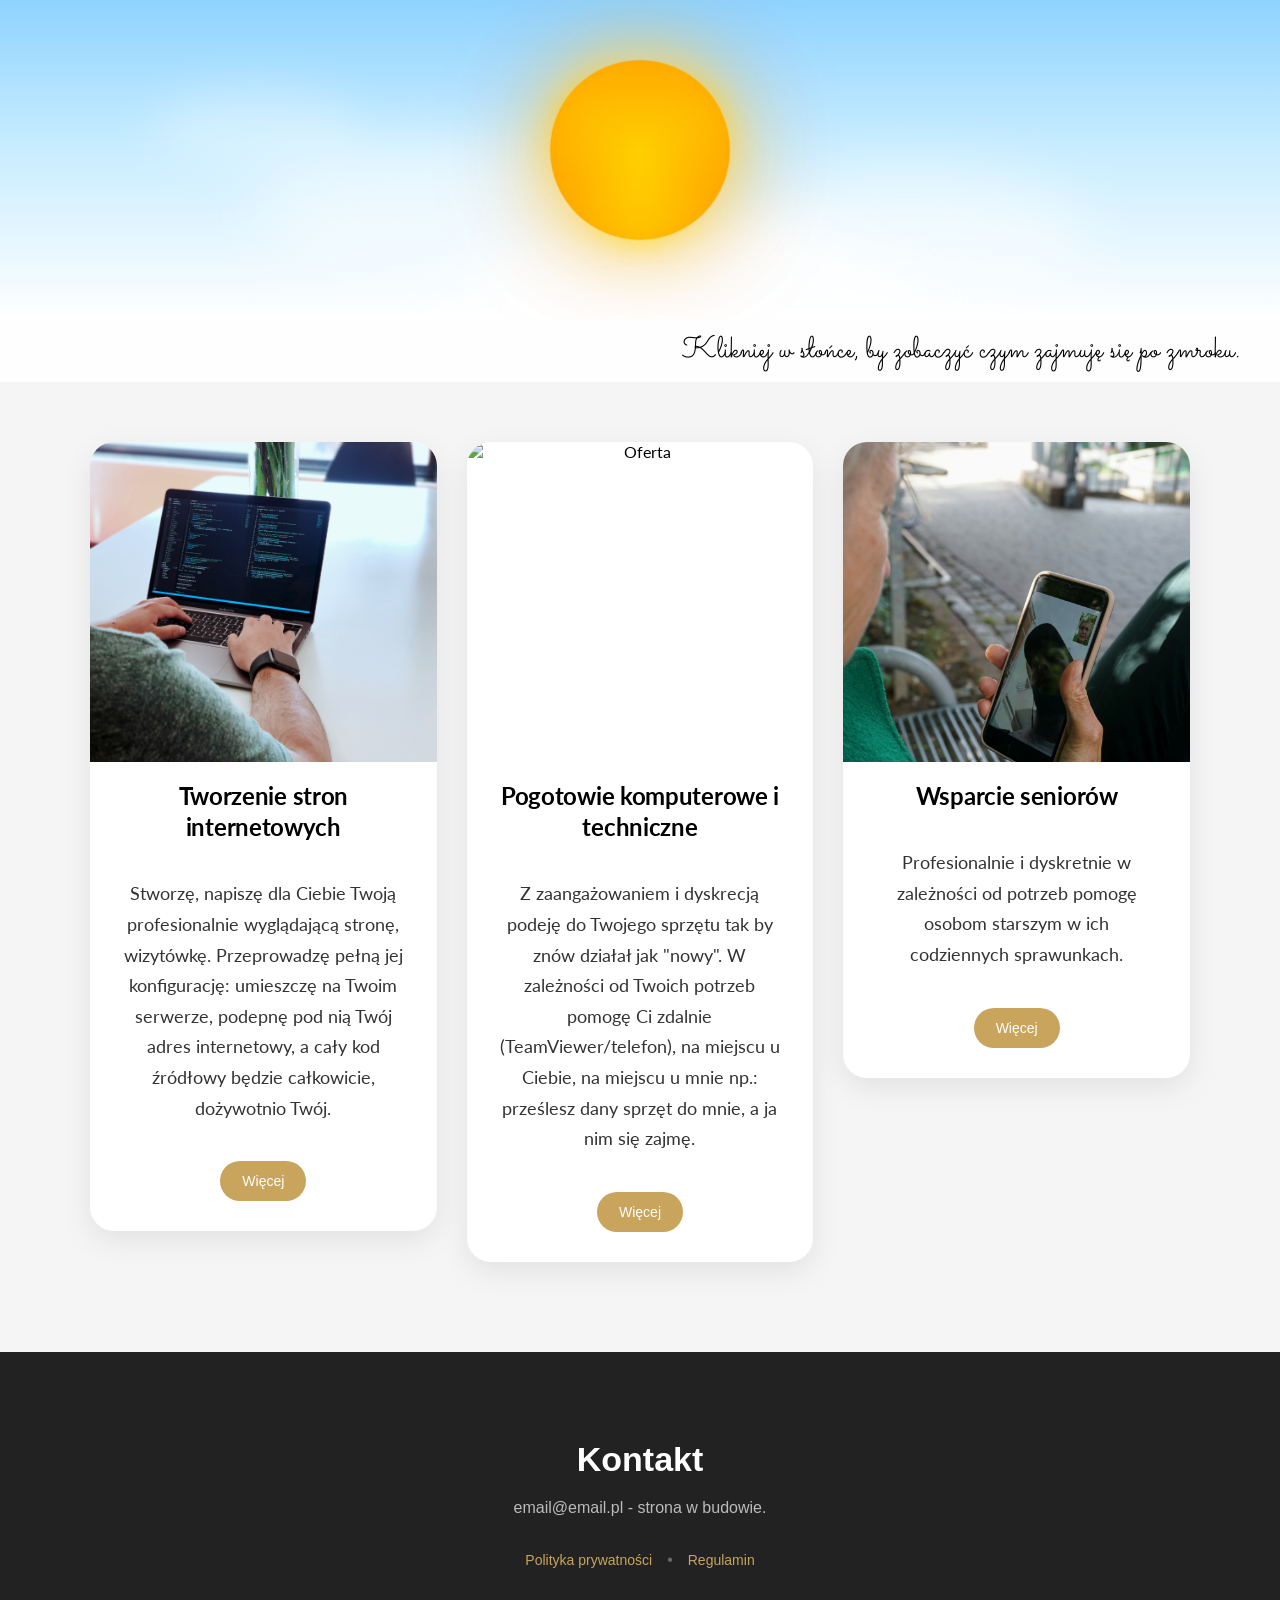
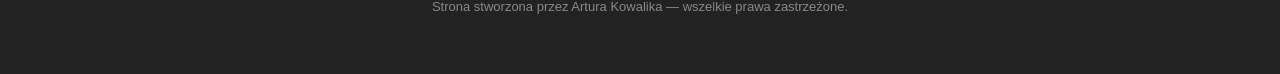
==== commit d52ee915: "Update index.html true on false" ====
--- a/index.html
+++ b/index.html
@@ -56,7 +56,7 @@
 
         <div id="day-offers">
 
-            <div class="offer" data-order="1" data-active="true"> <!--data-active="false"-->
+            <div class="offer" data-order="1" data-active="false"> <!--data-active="false"-->
 
                 <img src="images/Car.jpg" alt="Oferta">
 
@@ -213,7 +213,7 @@
 
         <div id="night-offers">
 
-            <div class="offer" data-order="1" data-active="true">
+            <div class="offer" data-order="1" data-active="false">
 
                 <img src="images/Car.jpg" alt="Oferta">
 
--- a/style.css
+++ b/style.css
@@ -119,6 +119,41 @@
     filter: blur(2px);
 }
 
+@keyframes starPulse {
+
+    0% {
+
+        transform: scale(1);
+
+        box-shadow:
+            0 0 20px rgba(255,255,255,0.9);
+    }
+
+    50% {
+
+        transform: scale(1.8);
+
+        box-shadow:
+            0 0 45px rgba(255,255,255,1),
+            0 0 80px rgba(180,120,255,0.9),
+            0 0 120px rgba(255,230,120,0.8);
+    }
+
+    100% {
+
+        transform: scale(1);
+
+        box-shadow:
+            0 0 20px rgba(255,255,255,0.9);
+    }
+}
+
+.star-pulse::before {
+
+    animation:
+        starPulse 1.2s ease-in-out infinite;
+}
+
 #milkyway {
     position: absolute;
     inset: 0;
@@ -299,6 +334,8 @@
 
     margin-bottom: 30px;
 
+    display: flex;
+    flex-direction: column;
 
     
 }
@@ -347,6 +384,7 @@
     object-position: center;
 
     display: block;
+    border-radius: 24px 24px 0 0;
 
     /* PREMIUM LOOK */
     filter:
@@ -391,6 +429,7 @@
     color: #666;
     padding: 0 26px;
     margin-bottom: 18px;
+    flex-grow: 1;
 }
 
 /* tekst */
@@ -574,14 +613,74 @@
 /* ================= CONTACT ================= */
 
 #contact {
-    padding: 40px;
+    padding: 60px 20px;
     background: #222;
     color: white;
+    text-align: center;
 }
 
 body.night #contact {
     background: #1f140f;
     color: white;
+}
+
+.contact-wrapper {
+    max-width: 900px;
+    margin: 0 auto;
+}
+
+#contact h2 {
+    font-size: 34px;
+    margin-bottom: 15px;
+}
+
+#contact p {
+    font-size: 16px;
+    color: #bbb;
+    margin-bottom: 30px;
+    line-height: 1.6;
+}
+
+.contact-links {
+    display: flex;
+    justify-content: center;
+    align-items: center;
+    gap: 15px;
+    margin-bottom: 30px;
+    flex-wrap: wrap;
+}
+
+.contact-links a {
+    color: #c8a45c;
+    text-decoration: none;
+    font-size: 14px;
+    transition: 0.3s ease;
+}
+
+.contact-links a:hover {
+    opacity: 0.8;
+}
+
+.dot {
+    color: #666;
+}
+
+.copyright {
+    font-size: 13px;
+    color: #888;
+}
+
+/* NIGHT MODE DODATKI */
+body.night .contact-links a {
+    color: #d7b16a;
+}
+
+body.night #contact p {
+    color: rgba(255,255,255,0.75);
+}
+
+body.night .copyright {
+    color: rgba(255,255,255,0.45);
 }
 
 /* ================= CLOUD ================= */
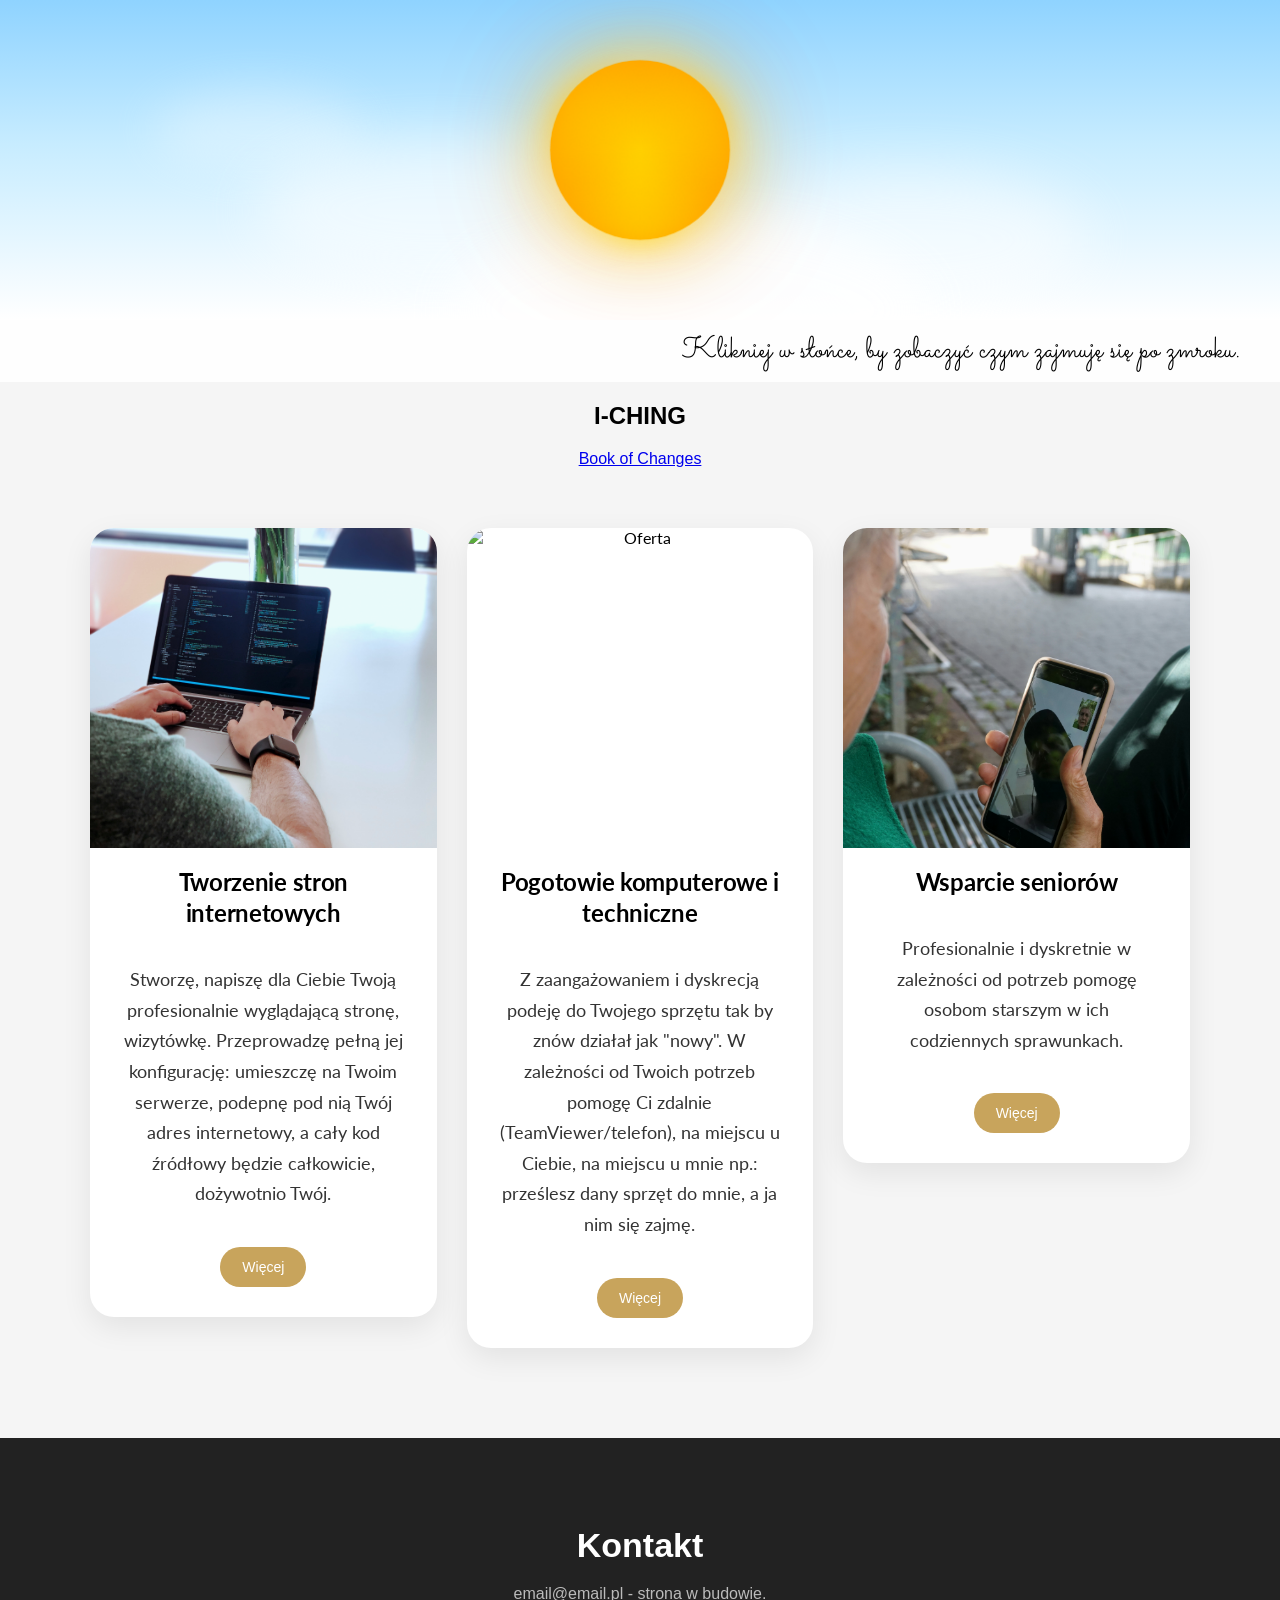
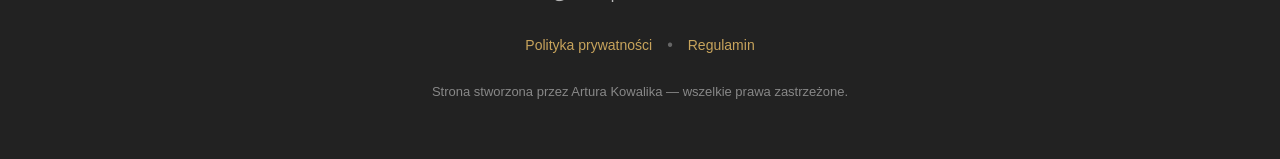
==== commit 9aa51e1e: "Update index.html" ====
--- a/index.html
+++ b/index.html
@@ -52,6 +52,14 @@
         </div>
     </section>
 
+    <section id="iching">
+
+        <h1 class="main-title">I-CHING</h1>
+
+        <a href="iching.html" class="enter-button">Book of Changes</a>
+
+    </section>
+
     <section id="offers">
 
         <div id="day-offers">
